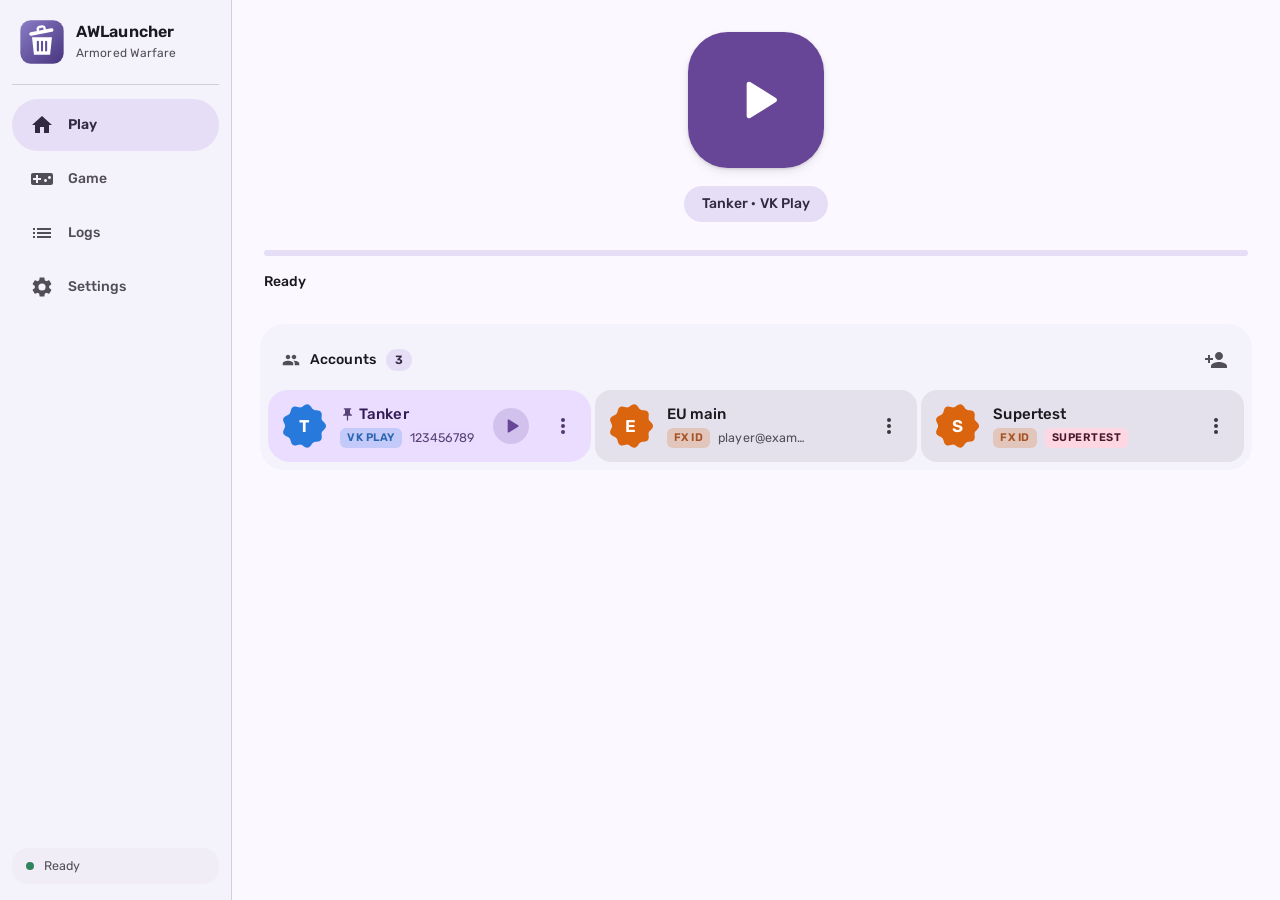
==== internal/gui/ui/index.html @ 6205997d "Make the launcher GUI-only with a portable core Drop the console launcher and its text menu. The lau" ====
<!doctype html>
<html lang="en">
<head>
<meta charset="utf-8">
<meta http-equiv="Content-Security-Policy" content="default-src 'none'; script-src 'self' 'unsafe-inline'; style-src 'self' 'unsafe-inline'; font-src 'self' data:; img-src 'self' data:">
<meta name="color-scheme" content="light dark">
<title>AWLauncher</title>
<link rel="stylesheet" href="app.css">
</head>
<body>
<div class="app">
  <aside class="drawer">
    <div class="brand">
      <svg class="brand-logo" viewBox="0 0 64 64" aria-hidden="true">
        <defs>
          <linearGradient id="brand-logo-gradient" x1="0" y1="0" x2="1" y2="1">
            <stop class="brand-logo-gradient-top" offset="0"/>
            <stop class="brand-logo-gradient-bottom" offset="1"/>
          </linearGradient>
        </defs>
        <rect class="brand-logo-tile" x="0.5" y="0.5" width="63" height="63" rx="15"/>
        <g class="brand-logo-bin">
          <path d="M17.5 25h29l-2.75 25.5h-23.5L17.5 25Z"/>
          <path class="brand-logo-slats" d="M26 31.5v12.75m6-12.75v12.75m6-12.75v12.75"/>
        </g>
        <g class="brand-logo-lid">
          <path class="brand-logo-handle" d="m26.4 16.5-.6-3a2.8 2.8 0 0 1 2.2-3.3l4.3-.9a2.8 2.8 0 0 1 3.3 2.2l.6 3"/>
          <path class="brand-logo-rim" d="m16 20.2 30-5.5"/>
        </g>
      </svg>
      <div>
        <div class="brand-name">AWLauncher</div>
        <div class="brand-sub">Armored Warfare</div>
      </div>
    </div>

    <nav class="nav">
      <button class="nav-item on" data-page="home"><svg class="icon"><use href="#i-home"/></svg><span>Play</span></button>
      <button class="nav-item" data-page="game"><svg class="icon"><use href="#i-game"/></svg><span>Game</span></button>
      <button class="nav-item" data-page="activity"><svg class="icon"><use href="#i-activity"/></svg><span>Logs</span><i class="nav-dot" id="activity-dot"></i></button>
      <button class="nav-item" data-page="settings"><svg class="icon"><use href="#i-settings"/></svg><span>Settings</span><i class="nav-dot" id="settings-dot"></i></button>
    </nav>

    <div class="drawer-foot" id="drawer-status">
      <span class="pulse"></span><span id="drawer-status-text">Ready</span>
    </div>
  </aside>

  <main class="content">
    <section class="page on" id="page-home">
      <div class="hero">
        <button class="play" id="play" title="Play" aria-label="Play">
          <svg class="icon play-icon"><use href="#i-play"/></svg>
          <svg class="play-spinner" viewBox="0 0 48 48" aria-hidden="true"><circle cx="24" cy="24" r="20"/></svg>
        </button>
        <div class="hero-row">
          <div class="hero-chip" id="hero-chip">Add an account to start</div>
          <button class="btn close-game state" id="close-game" hidden><svg class="icon sm"><use href="#i-close"/></svg>Close game</button>
        </div>
      </div>

      <div class="signin-card" id="signin-card" hidden>
        <div class="signin-icon"><svg class="icon"><use href="#i-globe"/></svg></div>
        <div class="signin-body">
          <div class="signin-title">Signing in to VK Play</div>
          <div class="signin-text" id="signin-text"></div>
        </div>
        <div class="signin-actions">
          <button class="btn text state" id="signin-open" title="Open the sign-in in the browser again">Open again</button>
          <button class="btn text state" id="signin-fresh" title="Sign in with another VK Play account in the browser">Another account</button>
          <button class="btn text state" id="signin-here" title="Sign in inside AWLauncher, when the browser does not return">Sign in here</button>
          <button class="btn tonal state" id="signin-cancel">Cancel</button>
        </div>
      </div>

      <div class="progress-block" id="progress-block">
        <svg class="wave" id="wave" preserveAspectRatio="none" aria-hidden="true">
          <path class="wave-active" id="wave-active"/>
          <path class="wave-track" id="wave-track"/>
          <circle class="wave-stop" id="wave-stop" r="2.5"/>
        </svg>
        <div class="progress-line">
          <span id="progress-title">Ready</span>
          <span class="progress-meta" id="progress-meta"></span>
          <span class="grow"></span>
          <button class="btn text state progress-pause" id="progress-pause" hidden><svg class="icon sm"><use href="#i-pause"/></svg><span>Pause</span></button>
        </div>
        <div class="tasks" id="tasks"></div>
      </div>

      <div class="card accounts-card">
        <div class="card-head">
          <svg class="icon sm"><use href="#i-group"/></svg>
          <span class="card-title">Accounts</span>
          <span class="count" id="account-count">0</span>
          <span class="grow"></span>
          <button class="icon-btn" id="add-inline" title="Add account"><svg class="icon"><use href="#i-person-add"/></svg></button>
        </div>
        <div class="tiles" id="tiles"></div>
        <div class="empty" id="empty">
          <div class="empty-art"><svg class="icon lg"><use href="#i-person-add"/></svg></div>
          <div class="empty-title">No accounts yet</div>
          <div class="empty-text">Add a VK Play or FX ID account. Each service keeps its own game folder.</div>
          <button class="btn tonal" id="add-empty"><svg class="icon sm"><use href="#i-add"/></svg>Add account</button>
        </div>
      </div>
    </section>

    <section class="page" id="page-activity">
      <header class="page-head">
        <h1>Logs</h1>
        <span class="grow"></span>
        <button class="btn text" id="log-copy"><svg class="icon sm"><use href="#i-copy"/></svg>Copy</button>
        <button class="btn text" id="log-clear"><svg class="icon sm"><use href="#i-clear"/></svg>Clear</button>
      </header>
      <div class="card log-card"><pre class="log" id="log"></pre></div>
    </section>

    <section class="page" id="page-game">
      <header class="page-head"><h1>Game</h1></header>

      <div class="section-label">Clients</div>
      <div class="card list" id="game-clients"></div>

      <div class="section-label">Game files</div>
      <div class="card list">
        <div class="list-item">
          <svg class="icon lead"><use href="#i-verify"/></svg>
          <div class="list-text">
            <div class="list-title">Allow mods</div>
            <div class="list-sub">Keep existing modified files when starting the game. Missing files are still downloaded; Check files restores originals. Game updates may replace mods.</div>
          </div>
          <div class="segmented" id="mods-mode" role="group" aria-label="Allow mods">
            <button data-mode="off">Off</button><button data-mode="on">On</button>
          </div>
        </div>
      </div>
    </section>

    <section class="page" id="page-settings">
      <header class="page-head"><h1>Settings</h1></header>

      <div class="section-label">Launcher</div>
      <div class="card list">
        <div class="list-item">
          <svg class="icon lead"><use href="#i-storage"/></svg>
          <div class="list-text">
            <div class="list-title">Launcher data</div>
            <div class="list-sub mono" id="data-folder">%LOCALAPPDATA%\AWLauncher</div>
          </div>
          <button class="btn text" id="data-open">Open</button>
        </div>
        <div class="list-item">
          <svg class="icon lead"><use href="#i-power"/></svg>
          <div class="list-text">
            <div class="list-title">Start with Windows</div>
            <div class="list-sub" id="autostart-sub">AWLauncher starts only when you open it.</div>
          </div>
          <div class="segmented" id="autostart-mode" role="group" aria-label="Start with Windows">
            <button data-mode="off">Off</button>
            <button data-mode="window">Window</button>
            <button data-mode="tray">Tray</button>
          </div>
        </div>
      </div>

      <div class="section-label">Appearance</div>
      <div class="card list">
        <div class="list-item">
          <svg class="icon lead"><use href="#i-contrast"/></svg>
          <div class="list-text"><div class="list-title">Theme</div></div>
          <div class="segmented" id="theme-mode">
            <button data-theme="system">System</button>
            <button data-theme="light">Light</button>
            <button data-theme="dark">Dark</button>
          </div>
        </div>
        <div class="list-item">
          <svg class="icon lead"><use href="#i-palette"/></svg>
          <div class="list-text">
            <div class="list-title">Color</div>
            <input type="range" class="hue-slider" id="hue-slider" min="0" max="359" step="1" aria-label="Hue">
          </div>
          <div class="swatches" id="swatches"></div>
        </div>
        <div class="list-item">
          <svg class="icon lead"><use href="#i-globe"/></svg>
          <div class="list-text"><div class="list-title">Language</div></div>
          <div class="segmented" id="lang-mode" role="group" aria-label="Language">
            <button data-lang="auto">Auto</button>
            <button data-lang="en">English</button>
            <button data-lang="ru">Русский</button>
          </div>
        </div>
      </div>

      <div class="section-label">About</div>
      <div class="card list">
        <div class="list-item">
          <svg class="icon lead"><use href="#i-info"/></svg>
          <div class="list-text">
            <div class="list-title">AWLauncher</div>
            <div class="list-sub">An independent Armored Warfare launcher with FX ID and VK Play sign-in, game installation, updates and launch.</div>
          </div>
        </div>
        <div class="list-item">
          <svg class="icon lead"><use href="#i-update"/></svg>
          <div class="list-text">
            <div class="list-title">Version <span id="app-version"></span></div>
            <div class="list-sub" id="update-status">Updates come from the releases on GitHub.</div>
          </div>
          <button class="btn text" id="update-page" hidden>Release page</button>
          <button class="btn tonal" id="update-check">Check for updates</button>
        </div>
      </div>
    </section>

  </main>
</div>

<div class="scrim" id="scrim"></div>
<div class="dialog" id="dialog" role="dialog" aria-modal="true" aria-labelledby="dialog-title">
  <div class="dialog-icon" id="dialog-icon"></div>
  <div class="dialog-op" id="dialog-op" hidden></div>
  <h2 class="dialog-title" id="dialog-title"></h2>
  <div class="dialog-body" id="dialog-body"></div>
  <div class="dialog-actions" id="dialog-actions"></div>
</div>

<div class="menu" id="menu" role="menu"></div>

<div class="toasts" id="toasts" aria-live="polite"></div>

<svg width="0" height="0" style="position:absolute">
  <symbol id="i-play" viewBox="0 0 24 24"><path d="M8 5.14v13.72a1 1 0 0 0 1.52.85l10.99-6.86a1 1 0 0 0 0-1.7L9.52 4.29A1 1 0 0 0 8 5.14z"/></symbol>
  <symbol id="i-home" viewBox="0 0 24 24"><path d="M10 20v-6h4v6h5v-8h3L12 3 2 12h3v8z"/></symbol>
  <symbol id="i-activity" viewBox="0 0 24 24"><path d="M3 13h2v-2H3v2zm0 4h2v-2H3v2zm0-8h2V7H3v2zm4 4h14v-2H7v2zm0 4h14v-2H7v2zM7 7v2h14V7H7z"/></symbol>
  <symbol id="i-settings" viewBox="0 0 24 24"><path d="M19.14 12.94c.04-.3.06-.61.06-.94 0-.32-.02-.64-.07-.94l2.03-1.58a.49.49 0 0 0 .12-.61l-1.92-3.32a.49.49 0 0 0-.59-.22l-2.39.96c-.5-.38-1.03-.7-1.62-.94l-.36-2.54a.48.48 0 0 0-.48-.41h-3.84c-.24 0-.43.17-.47.41l-.36 2.54c-.59.24-1.13.57-1.62.94l-2.39-.96a.49.49 0 0 0-.59.22L2.74 8.87c-.12.21-.08.47.12.61l2.03 1.58c-.05.3-.09.63-.09.94s.02.64.07.94l-2.03 1.58a.49.49 0 0 0-.12.61l1.92 3.32c.12.22.37.29.59.22l2.39-.96c.5.38 1.03.7 1.62.94l.36 2.54c.05.24.24.41.48.41h3.84c.24 0 .44-.17.47-.41l.36-2.54c.59-.24 1.13-.56 1.62-.94l2.39.96c.22.08.47 0 .59-.22l1.92-3.32a.49.49 0 0 0-.12-.61l-2.01-1.58zM12 15.6A3.6 3.6 0 1 1 12 8.4a3.6 3.6 0 0 1 0 7.2z"/></symbol>
  <symbol id="i-add" viewBox="0 0 24 24"><path d="M19 13h-6v6h-2v-6H5v-2h6V5h2v6h6v2z"/></symbol>
  <symbol id="i-person-add" viewBox="0 0 24 24"><path d="M15 12c2.21 0 4-1.79 4-4s-1.79-4-4-4-4 1.79-4 4 1.79 4 4 4zm-9-2V7H4v3H1v2h3v3h2v-3h3v-2H6zm9 4c-2.67 0-8 1.34-8 4v2h16v-2c0-2.66-5.33-4-8-4z"/></symbol>
  <symbol id="i-group" viewBox="0 0 24 24"><path d="M16 11c1.66 0 2.99-1.34 2.99-3S17.66 5 16 5c-1.66 0-3 1.34-3 3s1.34 3 3 3zm-8 0c1.66 0 2.99-1.34 2.99-3S9.66 5 8 5C6.34 5 5 6.34 5 8s1.34 3 3 3zm0 2c-2.33 0-7 1.17-7 3.5V19h14v-2.5c0-2.33-4.67-3.5-7-3.5zm8 0c-.29 0-.62.02-.97.05 1.16.84 1.97 1.97 1.97 3.45V19h6v-2.5c0-2.33-4.67-3.5-7-3.5z"/></symbol>
  <symbol id="i-more" viewBox="0 0 24 24"><path d="M12 8a2 2 0 1 0 0-4 2 2 0 0 0 0 4zm0 2a2 2 0 1 0 0 4 2 2 0 0 0 0-4zm0 6a2 2 0 1 0 0 4 2 2 0 0 0 0-4z"/></symbol>
  <symbol id="i-pin" viewBox="0 0 24 24"><path d="M16 9V4h1a1 1 0 0 0 0-2H7a1 1 0 0 0 0 2h1v5c0 1.66-1.34 3-3 3v2h5.97v7l1 1 1-1v-7H19v-2c-1.66 0-3-1.34-3-3z"/></symbol>
  <symbol id="i-branch" viewBox="0 0 24 24"><path d="M6 3a3 3 0 0 0-1 5.83v6.34A3 3 0 1 0 7 15.2V13c0-1.1.9-2 2-2h6a4 4 0 0 0 4-4v-.17A3 3 0 1 0 17 6.8V7a2 2 0 0 1-2 2H9c-.73 0-1.41.2-2 .54V8.83A3 3 0 0 0 6 3z"/></symbol>
  <symbol id="i-key" viewBox="0 0 24 24"><path d="M12.65 10A6 6 0 1 0 12.65 14H17v4h4v-4h2v-4H12.65zM7 14a2 2 0 1 1 0-4 2 2 0 0 1 0 4z"/></symbol>
  <symbol id="i-delete" viewBox="0 0 24 24"><path d="M6 19c0 1.1.9 2 2 2h8a2 2 0 0 0 2-2V7H6v12zM19 4h-3.5l-1-1h-5l-1 1H5v2h14V4z"/></symbol>
  <symbol id="i-copy" viewBox="0 0 24 24"><path d="M16 1H4a2 2 0 0 0-2 2v14h2V3h12V1zm3 4H8a2 2 0 0 0-2 2v14c0 1.1.9 2 2 2h11a2 2 0 0 0 2-2V7a2 2 0 0 0-2-2zm0 16H8V7h11v14z"/></symbol>
  <symbol id="i-clear" viewBox="0 0 24 24"><path d="M5 13h14v-2H5v2zm-2 4h14v-2H3v2zM7 7v2h14V7H7z"/></symbol>
  <symbol id="i-folder" viewBox="0 0 24 24"><path d="M10 4H4a2 2 0 0 0-2 2v12c0 1.1.9 2 2 2h16a2 2 0 0 0 2-2V8a2 2 0 0 0-2-2h-8l-2-2z"/></symbol>
  <symbol id="i-game" viewBox="0 0 24 24"><path d="M21 6H3c-1.1 0-2 .9-2 2v8c0 1.1.9 2 2 2h18c1.1 0 2-.9 2-2V8c0-1.1-.9-2-2-2zm-10 7H8v3H6v-3H3v-2h3V8h2v3h3v2zm4.5 2c-.83 0-1.5-.67-1.5-1.5s.67-1.5 1.5-1.5 1.5.67 1.5 1.5-.67 1.5-1.5 1.5zm4-3c-.83 0-1.5-.67-1.5-1.5S18.67 9 19.5 9s1.5.67 1.5 1.5-.67 1.5-1.5 1.5z"/></symbol>
  <symbol id="i-verify" viewBox="0 0 24 24"><path d="M12 1 3 5v6c0 5.55 3.84 10.74 9 12 5.16-1.26 9-6.45 9-12V5l-9-4zm-2 16-4-4 1.41-1.41L10 14.17l6.59-6.59L18 9l-8 8z"/></symbol>
  <symbol id="i-storage" viewBox="0 0 24 24"><path d="M2 20h20v-4H2v4zm2-3h2v2H4v-2zM2 4v4h20V4H2zm4 3H4V5h2v2zm-4 7h20v-4H2v4zm2-3h2v2H4v-2z"/></symbol>
  <symbol id="i-contrast" viewBox="0 0 24 24"><path d="M12 22a10 10 0 1 0 0-20 10 10 0 0 0 0 20zm1-17.93A8 8 0 0 1 13 19.93V4.07z"/></symbol>
  <symbol id="i-palette" viewBox="0 0 24 24"><path d="M12 3a9 9 0 0 0 0 18c.83 0 1.5-.67 1.5-1.5 0-.39-.15-.74-.39-1.01a1.5 1.5 0 0 1 1.14-2.49H16a5 5 0 0 0 5-5c0-4.42-4.03-8-9-8zm-5.5 9a1.5 1.5 0 1 1 0-3 1.5 1.5 0 0 1 0 3zm3-4a1.5 1.5 0 1 1 0-3 1.5 1.5 0 0 1 0 3zm5 0a1.5 1.5 0 1 1 0-3 1.5 1.5 0 0 1 0 3zm3 4a1.5 1.5 0 1 1 0-3 1.5 1.5 0 0 1 0 3z"/></symbol>
  <symbol id="i-info" viewBox="0 0 24 24"><path d="M12 2a10 10 0 1 0 0 20 10 10 0 0 0 0-20zm1 15h-2v-6h2v6zm0-8h-2V7h2v2z"/></symbol>
  <symbol id="i-error" viewBox="0 0 24 24"><path d="M12 2a10 10 0 1 0 0 20 10 10 0 0 0 0-20zm1 15h-2v-2h2v2zm0-4h-2V7h2v6z"/></symbol>
  <symbol id="i-help" viewBox="0 0 24 24"><path d="M12 2a10 10 0 1 0 0 20 10 10 0 0 0 0-20zm1 17h-2v-2h2v2zm2.07-7.75-.9.92C13.45 12.9 13 13.5 13 15h-2v-.5c0-1.1.45-2.1 1.17-2.83l1.24-1.26A2 2 0 1 0 10 9H8a4 4 0 1 1 8 0c0 .88-.36 1.68-.93 2.25z"/></symbol>
  <symbol id="i-edit" viewBox="0 0 24 24"><path d="M3 17.25V21h3.75L17.81 9.94l-3.75-3.75L3 17.25zM20.71 7.04a1 1 0 0 0 0-1.41l-2.34-2.34a1 1 0 0 0-1.41 0l-1.83 1.83 3.75 3.75 1.83-1.83z"/></symbol>
  <symbol id="i-check" viewBox="0 0 24 24"><path d="M9 16.17 4.83 12l-1.42 1.41L9 19 21 7l-1.41-1.41z"/></symbol>
  <symbol id="i-globe" viewBox="0 0 24 24"><path d="M12 2a10 10 0 1 0 0 20 10 10 0 0 0 0-20zm6.93 6h-2.95a15.65 15.65 0 0 0-1.38-3.56A8.03 8.03 0 0 1 18.93 8zM12 4.04c.83 1.2 1.48 2.53 1.91 3.96h-3.82c.43-1.43 1.08-2.76 1.91-3.96zM4.26 14a8.2 8.2 0 0 1 0-4h3.38a16.5 16.5 0 0 0 0 4H4.26zm.82 2h2.95c.32 1.25.78 2.45 1.38 3.56A7.99 7.99 0 0 1 5.08 16zm2.95-8H5.08a7.99 7.99 0 0 1 4.33-3.56A15.65 15.65 0 0 0 8.03 8zM12 19.96c-.83-1.2-1.48-2.53-1.91-3.96h3.82c-.43 1.43-1.08 2.76-1.91 3.96zM14.34 14H9.66a14.7 14.7 0 0 1 0-4h4.68a14.7 14.7 0 0 1 0 4zm.25 5.56c.6-1.11 1.06-2.31 1.38-3.56h2.95a8.03 8.03 0 0 1-4.33 3.56zM16.36 14a16.5 16.5 0 0 0 0-4h3.38a8.2 8.2 0 0 1 0 4h-3.38z"/></symbol>
  <symbol id="i-mail" viewBox="0 0 24 24"><path d="M20 4H4a2 2 0 0 0-2 2v12c0 1.1.9 2 2 2h16a2 2 0 0 0 2-2V6a2 2 0 0 0-2-2zm0 4-8 5-8-5V6l8 5 8-5v2z"/></symbol>
  <symbol id="i-close" viewBox="0 0 24 24"><path d="M19 6.41 17.59 5 12 10.59 6.41 5 5 6.41 10.59 12 5 17.59 6.41 19 12 13.41 17.59 19 19 17.59 13.41 12z"/></symbol>
  <symbol id="i-power" viewBox="0 0 24 24"><path d="M13 3h-2v10h2V3zm4.83 2.17-1.42 1.42A6.92 6.92 0 0 1 19 12c0 3.87-3.13 7-7 7a7 7 0 0 1-4.42-12.42L6.17 5.17A8.93 8.93 0 0 0 3 12a9 9 0 0 0 18 0c0-2.74-1.23-5.18-3.17-6.83z"/></symbol>
  <symbol id="i-pause" viewBox="0 0 24 24"><path d="M6 19h4V5H6v14zm8-14v14h4V5h-4z"/></symbol>
  <symbol id="i-update" viewBox="0 0 24 24"><path d="M21 10.12h-6.78l2.74-2.82c-2.73-2.7-7.15-2.8-9.88-.1a6.88 6.88 0 0 0 0 9.79 7.02 7.02 0 0 0 9.88 0C18.32 15.65 19 14.08 19 12.1h2c0 1.98-.88 4.55-2.64 6.29-3.51 3.48-9.21 3.48-12.72 0-3.5-3.47-3.53-9.11-.02-12.58a8.99 8.99 0 0 1 12.65 0L21 3v7.12zM12.5 8v4.25l3.5 2.08-.72 1.21L11 13V8h1.5z"/></symbol>
  <symbol id="i-chevron" viewBox="0 0 24 24"><path d="M10 6 8.59 7.41 13.17 12l-4.58 4.59L10 18l6-6z"/></symbol>
</svg>

<script src="i18n.js"></script>
<script src="app.js"></script>
</body>
</html>
---- internal/gui/ui/app.css ----
@font-face {
  font-family: "Rubik";
  src: url("fonts/Rubik-Variable.ttf") format("truetype");
  font-weight: 300 900;
  font-display: block;
}

:root {
  --h: 300;
  --h3: calc(var(--h) + 60);
  color-scheme: light;
  --primary: oklch(0.47 0.13 var(--h));
  --on-primary: #fff;
  --primary-container: oklch(0.92 0.055 var(--h));
  --on-primary-container: oklch(0.29 0.1 var(--h));
  --secondary-container: oklch(0.915 0.035 var(--h));
  --on-secondary-container: oklch(0.3 0.045 var(--h));
  --tertiary-container: oklch(0.92 0.05 var(--h3));
  --on-tertiary-container: oklch(0.3 0.08 var(--h3));
  --surface: oklch(0.985 0.008 var(--h));
  --surface-container-lowest: #fff;
  --surface-container-low: oklch(0.965 0.011 var(--h));
  --surface-container: oklch(0.95 0.013 var(--h));
  --surface-container-high: oklch(0.935 0.014 var(--h));
  --surface-container-highest: oklch(0.915 0.015 var(--h));
  --on-surface: oklch(0.22 0.012 var(--h));
  --on-surface-variant: oklch(0.43 0.02 var(--h));
  --outline: oklch(0.6 0.02 var(--h));
  --outline-variant: oklch(0.86 0.015 var(--h));
  --inverse-surface: oklch(0.3 0.012 var(--h));
  --inverse-on-surface: oklch(0.95 0.01 var(--h));
  --error: #ba1a1a;
  --on-error: #fff;
  --error-container: #ffdad6;
  --on-error-container: #410002;
  --good: oklch(0.55 0.1 160);
  --vk: oklch(0.58 0.17 256);
  --fx: oklch(0.64 0.17 48);
  --scrim: rgb(0 0 0 / 0.32);
  --shadow: 0 1px 3px rgb(0 0 0 / 0.14), 0 4px 10px rgb(0 0 0 / 0.08);
}

:root[data-theme="dark"],
:root:not([data-theme="light"]).system-dark {
  color-scheme: dark;
  --primary: oklch(0.82 0.095 var(--h));
  --on-primary: oklch(0.3 0.1 var(--h));
  --primary-container: oklch(0.39 0.11 var(--h));
  --on-primary-container: oklch(0.92 0.05 var(--h));
  --secondary-container: oklch(0.37 0.045 var(--h));
  --on-secondary-container: oklch(0.9 0.03 var(--h));
  --tertiary-container: oklch(0.39 0.08 var(--h3));
  --on-tertiary-container: oklch(0.92 0.05 var(--h3));
  --surface: oklch(0.175 0.01 var(--h));
  --surface-container-lowest: oklch(0.15 0.01 var(--h));
  --surface-container-low: oklch(0.2 0.012 var(--h));
  --surface-container: oklch(0.22 0.013 var(--h));
  --surface-container-high: oklch(0.255 0.014 var(--h));
  --surface-container-highest: oklch(0.29 0.015 var(--h));
  --on-surface: oklch(0.92 0.01 var(--h));
  --on-surface-variant: oklch(0.8 0.02 var(--h));
  --outline: oklch(0.62 0.02 var(--h));
  --outline-variant: oklch(0.38 0.02 var(--h));
  --inverse-surface: oklch(0.92 0.01 var(--h));
  --inverse-on-surface: oklch(0.3 0.012 var(--h));
  --error: #ffb4ab;
  --on-error: #690005;
  --error-container: #93000a;
  --on-error-container: #ffdad6;
  --good: oklch(0.78 0.1 160);
  --vk: oklch(0.72 0.13 256);
  --fx: oklch(0.78 0.13 55);
  --scrim: rgb(0 0 0 / 0.5);
  --shadow: 0 1px 3px rgb(0 0 0 / 0.4), 0 4px 12px rgb(0 0 0 / 0.3);
}

* { box-sizing: border-box; }
html, body { height: 100%; margin: 0; }
body {
  font: 400 14px/20px "Rubik", "Segoe UI Variable Text", "Segoe UI", system-ui, sans-serif;
  letter-spacing: 0.1px;
  background: var(--surface);
  color: var(--on-surface);
  overflow: hidden;
  user-select: none;
  -webkit-font-smoothing: antialiased;
}
button { font: inherit; color: inherit; border: 0; background: none; cursor: pointer; padding: 0; }
button:disabled { cursor: default; }
input { font: inherit; color: inherit; }
.grow { flex: 1; }
.mono { font-family: "Cascadia Mono", Consolas, monospace; font-size: 12.5px; }

.icon { width: 24px; height: 24px; fill: currentColor; flex: none; }
.icon.sm { width: 18px; height: 18px; }
.icon.lg { width: 36px; height: 36px; }

.state { position: relative; overflow: hidden; }
.state::after {
  content: ""; position: absolute; inset: 0; background: currentColor; opacity: 0;
  transition: opacity 0.15s; pointer-events: none; border-radius: inherit;
}
.state:hover::after { opacity: 0.08; }
.state:active::after { opacity: 0.12; }
.state:disabled::after { opacity: 0; }

.app { display: flex; height: 100%; }

.drawer {
  width: 232px; flex: none; display: flex; flex-direction: column; gap: 4px;
  padding: 16px 12px; background: var(--surface-container-low);
  border-right: 1px solid var(--outline-variant);
}
.brand { display: flex; align-items: center; gap: 12px; padding: 4px 8px; }
.brand-logo { width: 44px; height: 44px; flex: none; overflow: visible; }
.brand-logo-gradient-top { stop-color: oklch(0.63 0.11 calc(var(--h) - 8)); }
.brand-logo-gradient-bottom { stop-color: oklch(0.39 0.12 calc(var(--h) - 8)); }
.brand-logo-tile { fill: url(#brand-logo-gradient); }
.brand-logo-bin { fill: #fff; transform-origin: 32px 25px; animation: brand-hop 22s ease-in-out infinite; }
.brand-logo-slats { fill: none; stroke: oklch(0.48 0.12 calc(var(--h) - 8)); stroke-width: 3; stroke-linecap: round; }
.brand-logo-lid { fill: none; stroke: #fff; stroke-linecap: round; stroke-linejoin: round; transform-origin: 16px 20px; animation: brand-lid 22s ease-in-out infinite; }
.brand-logo-handle { stroke-width: 3.4; }
.brand-logo-rim { stroke-width: 5.2; }
:root[data-theme="dark"] .brand-logo-gradient-top,
:root:not([data-theme="light"]).system-dark .brand-logo-gradient-top { stop-color: oklch(0.55 0.13 calc(var(--h) - 8)); }
:root[data-theme="dark"] .brand-logo-gradient-bottom,
:root:not([data-theme="light"]).system-dark .brand-logo-gradient-bottom { stop-color: oklch(0.36 0.13 calc(var(--h) - 8)); }
@keyframes brand-lid {
  0%, 84%, 92%, 100% { transform: rotate(0); }
  86% { transform: rotate(-14deg); }
  88% { transform: rotate(-19deg); }
  90% { transform: rotate(2deg); }
}
@keyframes brand-hop {
  0%, 86%, 92%, 100% { transform: translateY(0); }
  88% { transform: translateY(-2px); }
  90% { transform: translateY(0.5px); }
}
.brand-name { font-weight: 600; font-size: 16px; line-height: 22px; }
.brand-sub { font-size: 12px; color: var(--on-surface-variant); }

.segmented { display: flex; background: var(--surface-container-highest); border-radius: 20px; padding: 3px; gap: 2px; }
.segmented button {
  flex: 1; height: 34px; border-radius: 17px; padding: 0 12px; font-size: 13px; font-weight: 500;
  color: var(--on-surface-variant); transition: background 0.2s, color 0.2s; white-space: nowrap;
}
.segmented button:hover { background: color-mix(in oklab, var(--on-surface) 6%, transparent); }
.segmented button.on { background: var(--primary); color: var(--on-primary); }

.nav { display: flex; flex-direction: column; gap: 2px; margin-top: 12px; padding-top: 14px; border-top: 1px solid var(--outline-variant); }
.nav-item {
  display: flex; align-items: center; gap: 14px; height: 52px; padding: 0 18px; border-radius: 26px;
  font-weight: 500; color: var(--on-surface-variant); position: relative; transition: background 0.2s;
}
.nav-item:hover { background: color-mix(in oklab, var(--on-surface) 7%, transparent); }
.nav-item.on { background: var(--secondary-container); color: var(--on-secondary-container); font-weight: 600; }
.nav-dot { position: absolute; left: 36px; top: 13px; width: 8px; height: 8px; border-radius: 50%; background: var(--error); display: none; }
.nav-dot.on { display: block; }

.drawer-foot {
  margin-top: auto; display: flex; align-items: center; gap: 10px; padding: 10px 14px;
  border-radius: 16px; background: var(--surface-container); color: var(--on-surface-variant); font-size: 12.5px; line-height: 16px;
}
.drawer-foot span:last-child { overflow: hidden; text-overflow: ellipsis; white-space: nowrap; }
.pulse { width: 8px; height: 8px; border-radius: 50%; background: var(--good); flex: none; }
.busy .pulse { background: var(--primary); animation: pulse 1.2s ease-in-out infinite; }
@keyframes pulse { 50% { transform: scale(1.6); opacity: 0.5; } }

.content { flex: 1; min-width: 0; position: relative; overflow: hidden; }
.page { position: absolute; inset: 0; overflow-y: auto; padding: 24px 28px 96px; display: none; }
.page.on { display: block; animation: enter 0.25s cubic-bezier(0.2, 0, 0, 1); }
@keyframes enter { from { opacity: 0; transform: translateY(8px); } }
.page::-webkit-scrollbar, .log::-webkit-scrollbar, .dialog-body::-webkit-scrollbar { width: 10px; }
.page::-webkit-scrollbar-thumb, .log::-webkit-scrollbar-thumb, .dialog-body::-webkit-scrollbar-thumb {
  background: color-mix(in oklab, var(--on-surface) 22%, transparent); border-radius: 5px; border: 3px solid transparent; background-clip: padding-box;
}
.page-head { display: flex; align-items: center; gap: 8px; margin: 4px 0 18px; }
.page-head h1 { margin: 0; font-size: 28px; line-height: 36px; font-weight: 500; }

.hero { display: flex; flex-direction: column; align-items: center; gap: 18px; padding: 8px 0 22px; }
.play {
  width: 136px; height: 136px; border-radius: 40px; display: grid; place-items: center; position: relative;
  background: var(--primary); color: var(--on-primary); box-shadow: var(--shadow);
  transition: border-radius 0.35s cubic-bezier(0.2, 0, 0, 1), transform 0.2s, background 0.3s;
}
.play:hover:not(:disabled) { border-radius: 52px; }
.play:active:not(:disabled) { transform: scale(0.96); }
.play:disabled { background: color-mix(in oklab, var(--on-surface) 12%, transparent); color: color-mix(in oklab, var(--on-surface) 38%, transparent); box-shadow: none; }
.play-icon { width: 56px; height: 56px; transition: opacity 0.2s, transform 0.2s; }
.play-spinner { position: absolute; width: 64px; height: 64px; opacity: 0; }
.play-spinner circle { fill: none; stroke: currentColor; stroke-width: 4.5; stroke-linecap: round; stroke-dasharray: 80 126; transform-origin: center; }
.play.working { background: var(--primary-container); color: var(--on-primary-container); border-radius: 68px; box-shadow: none; }
.play.working .play-icon { opacity: 0; transform: scale(0.6); }
.play.working .play-spinner { opacity: 1; }
.play.working .play-spinner circle { animation: spin 1.1s linear infinite; }
.paused .play.working .play-spinner circle { animation-play-state: paused; }
@keyframes spin { to { transform: rotate(360deg); } }
.hero-row { display: flex; align-items: center; justify-content: center; gap: 10px; max-width: 100%; padding: 0 16px; box-sizing: border-box; }
.close-game { background: var(--error-container); color: var(--on-error-container); height: 36px; padding: 0 16px 0 14px; }
.close-game[hidden] { display: none; }
.running .pulse { background: var(--fx); }
.hero-chip {
  min-width: 0; max-width: 100%; padding: 8px 18px; border-radius: 18px; background: var(--secondary-container); color: var(--on-secondary-container);
  font-weight: 500; font-size: 14px; text-align: center; overflow-wrap: anywhere;
}

.signin-card { display: flex; flex-wrap: wrap; align-items: center; gap: 10px 14px; margin: 0 0 20px; padding: 14px 14px 14px 16px; border-radius: 20px; background: var(--tertiary-container); color: var(--on-tertiary-container); }
.signin-card[hidden] { display: none; }
.signin-icon { width: 40px; height: 40px; border-radius: 12px; display: grid; place-items: center; background: color-mix(in oklab, var(--on-tertiary-container) 12%, transparent); flex: none; }
.signin-body { flex: 1; min-width: 240px; }
.signin-title { font-weight: 600; }
.signin-text { font-size: 13px; line-height: 18px; opacity: 0.85; margin-top: 2px; }
.signin-card .btn.text { color: inherit; padding: 0 12px; }
.signin-actions { display: flex; flex-wrap: wrap; gap: 4px; justify-content: flex-end; margin-left: auto; }

.progress-block { margin: 0 4px 22px; }
.wave { display: block; width: 100%; height: 18px; overflow: visible; }
.wave path { fill: none; stroke-width: 6; stroke-linecap: round; stroke-linejoin: round; }
.wave-active { stroke: var(--primary); }
.wave-track { stroke: var(--secondary-container); }
.wave-stop { fill: var(--primary); }
.progress-line { display: flex; gap: 12px; align-items: baseline; margin-top: 10px; font-weight: 500; }
.progress-meta { color: var(--on-surface-variant); font-weight: 400; font-variant-numeric: tabular-nums; }
.progress-line .grow { flex: 1; }
.progress-pause { height: 32px; padding: 0 12px; align-self: center; margin: -6px 0; }
.paused .busy .pulse, .paused.busy .pulse { animation: none; }
.tasks { display: grid; gap: 6px; margin-top: 10px; }
.task { display: grid; grid-template-columns: minmax(0, 1fr) 110px auto; gap: 12px; align-items: center; font-size: 12.5px; color: var(--on-surface-variant); }
.task-name { overflow: hidden; white-space: nowrap; text-overflow: ellipsis; }
.task-bar { height: 4px; border-radius: 2px; background: var(--secondary-container); overflow: hidden; }
.task-bar i { display: block; height: 100%; background: var(--primary); border-radius: 2px; transition: width 0.25s; }
.task-num { text-align: right; font-variant-numeric: tabular-nums; white-space: nowrap; min-width: 150px; }

.card { background: var(--surface-container-low); border-radius: 24px; }
.accounts-card { padding: 8px; }
.card-head { display: flex; align-items: center; gap: 10px; padding: 8px 8px 10px 14px; color: var(--on-surface-variant); }
.card-title { font-weight: 500; color: var(--on-surface); }
.count { min-width: 26px; height: 22px; padding: 0 8px; border-radius: 11px; background: var(--secondary-container); color: var(--on-secondary-container); font-size: 12px; font-weight: 600; display: grid; place-items: center; }
.icon-btn { width: 40px; height: 40px; border-radius: 20px; display: grid; place-items: center; color: var(--on-surface-variant); }
.icon-btn:hover { background: color-mix(in oklab, var(--on-surface) 8%, transparent); }

.tiles { display: grid; grid-template-columns: repeat(auto-fill, minmax(300px, 1fr)); gap: 4px; }
.tile {
  display: flex; align-items: center; gap: 14px; padding: 12px 8px 12px 14px; min-height: 72px; border-radius: 16px;
  background: var(--surface-container-highest); text-align: left; transition: background 0.2s, border-radius 0.3s;
}
.tiles .tile:first-child { border-top-left-radius: 20px; }
.tile:hover { background: color-mix(in oklab, var(--on-surface) 5%, var(--surface-container-highest)); }
.tile.on { background: var(--primary-container); color: var(--on-primary-container); border-radius: 22px; }
.avatar { width: 44px; height: 44px; flex: none; position: relative; }
.avatar svg { width: 100%; height: 100%; display: block; }
.avatar-letter { position: absolute; inset: 0; display: grid; place-items: center; font-weight: 600; font-size: 17px; color: #fff; }
.tile-text { flex: 1; min-width: 0; }
.tile-name { font-size: 15px; font-weight: 500; line-height: 21px; white-space: nowrap; overflow: hidden; text-overflow: ellipsis; display: flex; align-items: center; gap: 4px; }
.tile-name .icon { width: 15px; height: 15px; opacity: 0.8; }
.tile-meta { display: flex; align-items: center; gap: 8px; margin-top: 3px; min-width: 0; }
.tag { flex: none; padding: 1px 7px; border-radius: 6px; font-size: 11px; font-weight: 600; letter-spacing: 0.5px; text-transform: uppercase; line-height: 18px; }
.tag.vkplay { background: color-mix(in oklab, var(--vk) 20%, transparent); color: color-mix(in oklab, var(--vk) 80%, var(--on-surface)); }
.tag.fxid { background: color-mix(in oklab, var(--fx) 22%, transparent); color: color-mix(in oklab, var(--fx) 75%, var(--on-surface)); }
.tag.branch { background: var(--tertiary-container); color: var(--on-tertiary-container); }
.tile-op { display: flex; align-items: center; gap: 6px; font-size: 12.5px; color: var(--primary); white-space: nowrap; overflow: hidden; }
.tile-op .pulse { width: 6px; height: 6px; background: var(--primary); animation: pulse 1.2s ease-in-out infinite; }
.tile.on .tile-op { color: inherit; }
.tile.on .tile-op .pulse { background: currentColor; }
.login { font-size: 12.5px; color: var(--on-surface-variant); white-space: nowrap; overflow: hidden; text-overflow: ellipsis; }
.tile.on .login { color: inherit; opacity: 0.8; }
.tile-play { width: 36px; height: 36px; border-radius: 18px; display: grid; place-items: center; background: color-mix(in oklab, var(--primary) 18%, transparent); color: var(--primary); opacity: 0; transform: scale(0.7); transition: opacity 0.2s, transform 0.2s, background 0.2s, color 0.2s; }
.tile.on .tile-play, .tile:hover .tile-play, .tile-play:focus-visible { opacity: 1; transform: none; }
.tile-play:hover:not(:disabled) { background: var(--primary); color: var(--on-primary); }
.tile-play:disabled { opacity: 0 !important; pointer-events: none; }
.tile-play .icon { width: 20px; height: 20px; }
.tile .icon-btn { color: inherit; opacity: 0.85; }

.empty { display: none; flex-direction: column; align-items: center; text-align: center; gap: 8px; padding: 26px 24px 30px; }
.empty.on { display: flex; }
.empty-art { width: 76px; height: 76px; border-radius: 26px; display: grid; place-items: center; background: var(--tertiary-container); color: var(--on-tertiary-container); margin-bottom: 6px; }
.empty-title { font-size: 18px; font-weight: 500; }
.empty-text { color: var(--on-surface-variant); max-width: 420px; margin-bottom: 8px; }

.btn { height: 40px; padding: 0 20px; border-radius: 20px; display: inline-flex; align-items: center; justify-content: center; gap: 8px; font-weight: 500; white-space: nowrap; flex: none; transition: background 0.2s, box-shadow 0.2s; }
.btn[hidden] { display: none; }
.btn .icon { margin-left: -4px; }
.btn.filled { background: var(--primary); color: var(--on-primary); }
.btn.filled:hover { box-shadow: 0 1px 3px rgb(0 0 0 / 0.2); }
.btn.tonal { background: var(--secondary-container); color: var(--on-secondary-container); }
.btn.text { color: var(--primary); padding: 0 14px; }
.btn.danger { background: var(--error); color: var(--on-error); }
.btn.outlined { border: 1px solid var(--outline); color: var(--primary); }
.btn:disabled { background: color-mix(in oklab, var(--on-surface) 12%, transparent); color: color-mix(in oklab, var(--on-surface) 38%, transparent); box-shadow: none; }
.btn.text:disabled { background: none; }

.log-card { padding: 4px; }
.log {
  margin: 0; padding: 16px 18px; height: calc(100vh - 170px); min-height: 200px; overflow: auto; border-radius: 20px;
  font: 12.5px/19px "Cascadia Mono", Consolas, monospace; white-space: pre-wrap; word-break: break-word; user-select: text;
  background: var(--surface-container-lowest); color: var(--on-surface);
}
.log a { color: var(--primary); }
.log .err { color: var(--error); }
.log .head { color: var(--primary); font-weight: 600; }

.section-label { font-size: 14px; font-weight: 600; color: var(--primary); margin: 22px 16px 8px; }
.section-label:first-of-type { margin-top: 0; }
.list { padding: 4px 0; }
.list-item { display: flex; align-items: center; gap: 16px; padding: 12px 16px 12px 20px; min-height: 64px; }
.list-item[hidden] { display: none; }
.list-item + .list-item { border-top: 1px solid var(--outline-variant); }
.lead { color: var(--on-surface-variant); }
.list-text { flex: 1; min-width: 0; }
.list-title { font-size: 15px; font-weight: 500; }
.list-sub { color: var(--on-surface-variant); margin-top: 2px; overflow-wrap: anywhere; user-select: text; }
.list .segmented { width: 300px; flex: none; }
.swatches { display: flex; gap: 10px; }
.swatch { width: 36px; height: 36px; border-radius: 50%; display: grid; place-items: center; background: oklch(0.6 0.14 var(--sh)); color: #fff; box-shadow: inset 0 0 0 2px transparent; transition: transform 0.2s; }
.swatch:hover { transform: scale(1.08); }
.swatch .icon { width: 20px; height: 20px; opacity: 0; }
.swatch.on { box-shadow: 0 0 0 3px var(--surface-container-low), 0 0 0 5px oklch(0.6 0.14 var(--sh)); }
.swatch.on .icon { opacity: 1; }
.hue-slider { -webkit-appearance: none; appearance: none; display: block; width: 100%; max-width: 360px; height: 14px; margin: 10px 0 2px; border-radius: 7px; background: var(--hue-track); cursor: pointer; outline: none; }
.hue-slider::-webkit-slider-thumb { -webkit-appearance: none; appearance: none; width: 22px; height: 22px; border-radius: 50%; background: oklch(0.6 0.14 var(--h)); border: 3px solid #fff; box-shadow: 0 1px 4px rgb(0 0 0 / 0.4); }
.hue-slider:focus-visible::-webkit-slider-thumb { box-shadow: 0 0 0 3px var(--primary); }

.scrim { position: fixed; inset: 0; background: var(--scrim); opacity: 0; pointer-events: none; transition: opacity 0.2s; z-index: 10; }
.scrim.on { opacity: 1; pointer-events: auto; }
.dialog {
  position: fixed; left: 50%; top: 50%; width: min(560px, calc(100vw - 48px)); max-height: calc(100vh - 48px);
  display: flex; flex-direction: column; padding: 24px; border-radius: 28px; z-index: 11;
  background: var(--surface-container-high); color: var(--on-surface); box-shadow: 0 8px 28px rgb(0 0 0 / 0.25);
  transform: translate(-50%, -48%) scale(0.96); opacity: 0; pointer-events: none; transition: opacity 0.18s, transform 0.25s cubic-bezier(0.2, 0, 0, 1);
}
.dialog.on { opacity: 1; transform: translate(-50%, -50%); pointer-events: auto; }
.dialog-icon { display: none; justify-content: center; color: var(--primary); margin-bottom: 14px; }
.dialog-icon.on { display: flex; }
.dialog-icon.error { color: var(--error); }
.dialog-title { margin: 0 0 14px; font-size: 22px; line-height: 30px; font-weight: 500; overflow-wrap: anywhere; }
.dialog-icon.on + .dialog-title, .dialog-icon.on ~ .dialog-op, .dialog-icon.on ~ .dialog-op + .dialog-title { text-align: center; }
.dialog-op { margin: 0 0 4px; font-size: 12px; line-height: 16px; font-weight: 600; letter-spacing: 0.5px; text-transform: uppercase; color: var(--primary); overflow-wrap: anywhere; }
.dialog-body { overflow-y: auto; color: var(--on-surface-variant); display: flex; flex-direction: column; gap: 14px; min-height: 0; margin: 0 -6px; padding: 0 6px; }
.dialog-body p { margin: 0; overflow-wrap: anywhere; user-select: text; }
.dialog-actions { display: flex; justify-content: flex-end; gap: 8px; margin-top: 22px; }
.context {
  margin: 0; padding: 12px 14px; border-radius: 14px; background: var(--surface-container-highest); color: var(--on-surface);
  font: 12px/18px "Cascadia Mono", Consolas, monospace; white-space: pre-wrap; word-break: break-word; max-height: 180px; overflow: auto; user-select: text;
}

.field { position: relative; display: flex; align-items: center; background: var(--surface-container-highest); border-radius: 6px 6px 0 0; border-bottom: 1px solid var(--on-surface-variant); transition: border-color 0.15s; }
.field:focus-within { border-bottom: 2px solid var(--primary); }
.field input { flex: 1; min-width: 0; height: 56px; padding: 22px 16px 6px; border: 0; outline: 0; background: none; font-size: 16px; user-select: text; }
.field label { position: absolute; left: 16px; top: 8px; font-size: 12px; color: var(--on-surface-variant); pointer-events: none; }
.field:focus-within label { color: var(--primary); }
.otp { display: flex; justify-content: center; gap: 10px; margin: 6px 0 2px; }
.otp input {
  width: 48px; height: 58px; padding: 0; border: 2px solid var(--outline-variant); border-radius: 14px; outline: 0;
  background: var(--surface-container-highest); text-align: center; font-size: 26px; font-weight: 600; font-variant-numeric: tabular-nums;
  caret-color: var(--primary); user-select: text; transition: border-color 0.15s, background 0.15s;
}
.otp input:focus { border-color: var(--primary); background: var(--surface-container-lowest); }
.field .icon-btn { margin-right: 6px; }
.hint { font-size: 12px; margin: -8px 16px 0; }

.options { display: grid; gap: 4px; }
.option { display: flex; align-items: center; gap: 12px; padding: 10px 14px; border-radius: 14px; background: var(--surface-container-highest); color: var(--on-surface); text-align: left; }
.option .num { width: 28px; height: 28px; border-radius: 14px; display: grid; place-items: center; background: var(--secondary-container); color: var(--on-secondary-container); font-weight: 600; font-size: 13px; flex: none; }
.option .grow { overflow-wrap: anywhere; }
.option.on { background: var(--primary-container); color: var(--on-primary-container); }
.option.on .num { background: var(--primary); color: var(--on-primary); }
.option small { font-size: 11px; font-weight: 600; text-transform: uppercase; letter-spacing: 0.5px; color: var(--primary); }
.option small.detail { display: block; margin-top: 2px; font-size: 12px; font-weight: 400; text-transform: none; letter-spacing: normal; color: var(--on-surface-variant); }
.option.on small.detail { color: inherit; opacity: .8; }

.choices { display: grid; grid-template-columns: 1fr 1fr; gap: 10px; }
.choice { display: flex; align-items: center; justify-content: center; min-height: 72px; padding: 18px; border-radius: 20px; background: var(--surface-container-highest); color: var(--on-surface); }
.choice-title { font-size: 16px; font-weight: 500; }

.menu {
  position: fixed; z-index: 12; min-width: 210px; padding: 8px 0; border-radius: 12px; background: var(--surface-container);
  box-shadow: 0 4px 16px rgb(0 0 0 / 0.2); opacity: 0; transform: scale(0.95); transform-origin: top right; pointer-events: none; transition: opacity 0.12s, transform 0.15s;
}
.menu.on { opacity: 1; transform: none; pointer-events: auto; }
.menu button { display: flex; align-items: center; gap: 12px; width: 100%; height: 44px; padding: 0 16px; text-align: left; }
.menu button:hover { background: color-mix(in oklab, var(--on-surface) 8%, transparent); }
.menu button .icon { width: 20px; height: 20px; color: var(--on-surface-variant); }
.menu button.danger, .menu button.danger .icon { color: var(--error); }
.menu hr { border: 0; border-top: 1px solid var(--outline-variant); margin: 6px 0; }

.toasts {
  position: fixed; right: 24px; bottom: 24px; z-index: 13; display: flex; flex-direction: column; align-items: flex-end; gap: 8px;
  width: min(380px, calc(100vw - 280px)); pointer-events: none;
}
.toast {
  display: flex; align-items: flex-start; gap: 12px; width: 100%; padding: 12px 8px 12px 14px; border-radius: 14px;
  background: var(--surface-container-highest); color: var(--on-surface); box-shadow: 0 4px 16px rgb(0 0 0 / 0.28);
  pointer-events: auto; opacity: 0; transform: translateY(12px); transition: opacity 0.2s, transform 0.25s cubic-bezier(0.2, 0, 0, 1);
}
.toast.on { opacity: 1; transform: none; }
.toast > .icon { flex: none; margin-top: 1px; color: var(--primary); }
.toast.error > .icon { color: var(--error); }
.toast-text { flex: 1; min-width: 0; padding-top: 2px; line-height: 20px; overflow-wrap: anywhere; }
.toast-title { font-weight: 600; }
.toast .btn.text { height: 28px; padding: 0 10px; margin-left: -4px; }
.toast-close { flex: none; width: 28px; height: 28px; border-radius: 50%; display: grid; place-items: center; color: var(--on-surface-variant); }
.toast-close:hover { background: color-mix(in oklab, var(--on-surface) 8%, transparent); }

@media (max-width: 900px) {
  .drawer { width: 200px; }
  .task { grid-template-columns: minmax(0, 1fr) 70px auto; }
}

@media (prefers-reduced-motion: reduce) {
  *, *::before, *::after { animation-duration: 0.01ms !important; transition-duration: 0.01ms !important; }
  .brand-logo-bin, .brand-logo-lid { animation: none !important; }
}

.folder-row { display: flex; gap: 10px; align-items: center; }
.folder-row .field { flex: 1; min-width: 0; }
.folder-row .btn { height: 56px; border-radius: 16px; }
.folder-status { display: flex; flex-direction: column; gap: 10px; min-height: 64px; }
.folder-note { display: flex; gap: 10px; align-items: flex-start; color: var(--on-surface-variant); }
.folder-note .icon { margin-top: 1px; }
.folder-note.good { color: var(--good); }
.folder-note.warn .icon { color: var(--fx); }
.folder-note.bad { color: var(--error); }
.disk { display: flex; align-items: center; gap: 10px; padding: 12px 14px; border-radius: 14px; background: var(--surface-container-highest); color: var(--on-surface); font-size: 13px; font-variant-numeric: tabular-nums; }
.disk .icon { color: var(--on-surface-variant); }
.disk-drive { font-weight: 600; }
.disk-free { margin-left: auto; text-align: right; }
.disk.low { background: var(--error-container); color: var(--on-error-container); }
.disk.low .icon { color: inherit; }
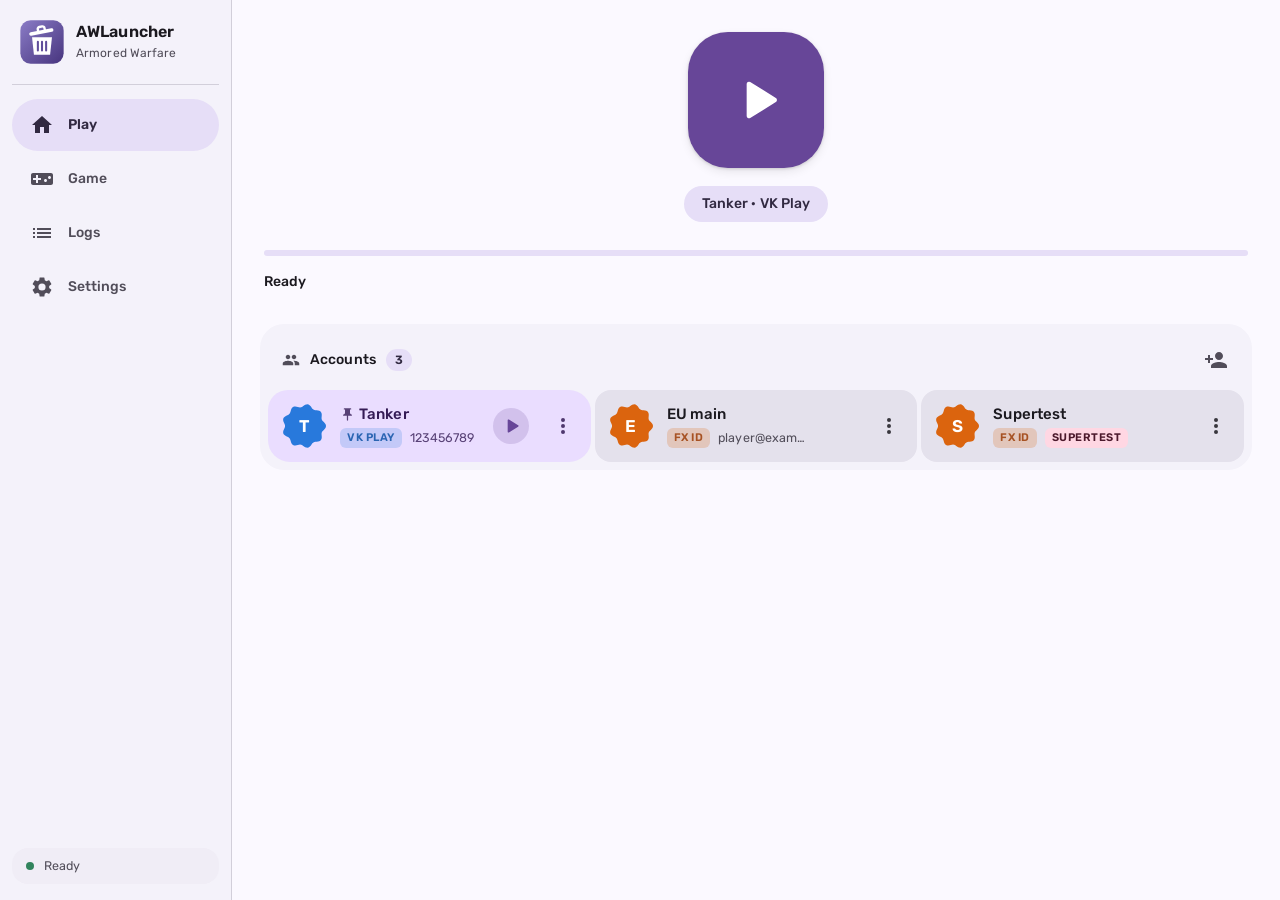
==== commit 550f9710: "Give the Play button Material 3 Expressive motion Transitions use a spring curve, pressing squashes " ====
--- a/internal/gui/ui/index.html
+++ b/internal/gui/ui/index.html
@@ -51,7 +51,7 @@
       <div class="hero">
         <button class="play" id="play" title="Play" aria-label="Play">
           <svg class="icon play-icon"><use href="#i-play"/></svg>
-          <svg class="play-spinner" viewBox="0 0 48 48" aria-hidden="true"><circle cx="24" cy="24" r="20"/></svg>
+          <svg class="play-spinner" viewBox="0 0 48 48" aria-hidden="true"><g><path class="play-shape" id="play-shape"/></g></svg>
         </button>
         <div class="hero-row">
           <div class="hero-chip" id="hero-chip">Add an account to start</div>
--- a/internal/gui/ui/app.css
+++ b/internal/gui/ui/app.css
@@ -6,6 +6,7 @@
 }
 
 :root {
+  --spring: linear(0, 0.0682 3.6%, 0.2229 7.1%, 0.4073 10.7%, 0.5854 14.3%, 0.7378 17.9%, 0.8567 21.4%, 0.9417 25%, 0.9971 28.6%, 1.0288 32.1%, 1.0431 35.7%, 1.0458 39.3%, 1.0417 42.9%, 1.0341 46.4%, 1.0256 50%, 1.0176 53.6%, 1.0109 57.1%, 1.0057 60.7%, 1.0021 64.3%, 0.9998 67.9%, 0.9985 71.4%, 0.998 75%, 0.9979 78.6%, 0.9981 82.1%, 0.9985 85.7%, 0.9989 89.3%, 0.9993 92.9%, 0.9996 96.4%, 1);
   --h: 300;
   --h3: calc(var(--h) + 60);
   color-scheme: light;
@@ -112,6 +113,10 @@
   border-right: 1px solid var(--outline-variant);
 }
 .brand { display: flex; align-items: center; gap: 12px; padding: 4px 8px; }
+.brand { user-select: none; cursor: default; position: relative; z-index: 5; }
+.brand.falling { animation: brand-fall 0.9s cubic-bezier(0.5, 0, 0.9, 0.4) forwards; }
+.brand.fallen { visibility: hidden; }
+.brand.returning { animation: brand-return 2s linear both; }
 .brand-logo { width: 44px; height: 44px; flex: none; overflow: visible; }
 .brand-logo-gradient-top { stop-color: oklch(0.63 0.11 calc(var(--h) - 8)); }
 .brand-logo-gradient-bottom { stop-color: oklch(0.39 0.12 calc(var(--h) - 8)); }
@@ -131,6 +136,15 @@
   88% { transform: rotate(-19deg); }
   90% { transform: rotate(2deg); }
 }
+@keyframes brand-fall {
+  0% { transform: none; }
+  18% { transform: translateY(-8px) rotate(-6deg); }
+  100% { transform: translateY(110vh) rotate(40deg); }
+}
+@keyframes brand-return {
+  from { opacity: 0; }
+  to { opacity: 1; }
+}
 @keyframes brand-hop {
   0%, 86%, 92%, 100% { transform: translateY(0); }
   88% { transform: translateY(-2px); }
@@ -161,6 +175,7 @@
   margin-top: auto; display: flex; align-items: center; gap: 10px; padding: 10px 14px;
   border-radius: 16px; background: var(--surface-container); color: var(--on-surface-variant); font-size: 12.5px; line-height: 16px;
 }
+.drawer-foot { cursor: default; user-select: none; }
 .drawer-foot span:last-child { overflow: hidden; text-overflow: ellipsis; white-space: nowrap; }
 .pulse { width: 8px; height: 8px; border-radius: 50%; background: var(--good); flex: none; }
 .busy .pulse { background: var(--primary); animation: pulse 1.2s ease-in-out infinite; }
@@ -179,21 +194,30 @@
 
 .hero { display: flex; flex-direction: column; align-items: center; gap: 18px; padding: 8px 0 22px; }
 .play {
-  width: 136px; height: 136px; border-radius: 40px; display: grid; place-items: center; position: relative;
+  width: 136px; height: 136px; border-radius: 40px; display: grid; place-items: center; position: relative; overflow: hidden;
   background: var(--primary); color: var(--on-primary); box-shadow: var(--shadow);
-  transition: border-radius 0.35s cubic-bezier(0.2, 0, 0, 1), transform 0.2s, background 0.3s;
-}
+  transition: border-radius 0.5s var(--spring), transform 0.45s var(--spring), background 0.3s, color 0.3s, box-shadow 0.3s;
+}
+.play::after { content: ""; position: absolute; inset: 0; background: currentColor; opacity: 0; transition: opacity 0.15s; pointer-events: none; }
 .play:hover:not(:disabled) { border-radius: 52px; }
-.play:active:not(:disabled) { transform: scale(0.96); }
+.play:hover:not(:disabled)::after { opacity: 0.08; }
+.play:active:not(:disabled) {
+  transform: scale(0.94); border-radius: 30px;
+  transition-duration: 0.12s, 0.12s, 0.3s, 0.3s, 0.3s; transition-timing-function: cubic-bezier(0.2, 0, 0, 1);
+}
+.play:active:not(:disabled)::after { opacity: 0.12; }
+.play:focus-visible { outline: 3px solid var(--primary); outline-offset: 4px; }
 .play:disabled { background: color-mix(in oklab, var(--on-surface) 12%, transparent); color: color-mix(in oklab, var(--on-surface) 38%, transparent); box-shadow: none; }
-.play-icon { width: 56px; height: 56px; transition: opacity 0.2s, transform 0.2s; }
-.play-spinner { position: absolute; width: 64px; height: 64px; opacity: 0; }
-.play-spinner circle { fill: none; stroke: currentColor; stroke-width: 4.5; stroke-linecap: round; stroke-dasharray: 80 126; transform-origin: center; }
+.play-icon { width: 56px; height: 56px; transition: opacity 0.2s, transform 0.45s var(--spring); }
+.play-spinner { position: absolute; width: 72px; height: 72px; opacity: 0; transform: scale(0.5); transition: opacity 0.2s, transform 0.5s var(--spring); }
+.play-spinner g { transform-origin: 24px 24px; }
+.play-shape { fill: currentColor; }
 .play.working { background: var(--primary-container); color: var(--on-primary-container); border-radius: 68px; box-shadow: none; }
-.play.working .play-icon { opacity: 0; transform: scale(0.6); }
-.play.working .play-spinner { opacity: 1; }
-.play.working .play-spinner circle { animation: spin 1.1s linear infinite; }
-.paused .play.working .play-spinner circle { animation-play-state: paused; }
+.play.working .play-icon { opacity: 0; transform: scale(0.5); }
+.play.working .play-spinner { opacity: 1; transform: none; }
+.play.working .play-spinner g { animation: spin 3s linear infinite; }
+.play.working .play-shape { animation: play-morph 5.6s infinite; }
+.paused .play.working .play-spinner g, .paused .play.working .play-shape { animation-play-state: paused; }
 @keyframes spin { to { transform: rotate(360deg); } }
 .hero-row { display: flex; align-items: center; justify-content: center; gap: 10px; max-width: 100%; padding: 0 16px; box-sizing: border-box; }
 .close-game { background: var(--error-container); color: var(--on-error-container); height: 36px; padding: 0 16px 0 14px; }
@@ -309,7 +333,9 @@
 .list-text { flex: 1; min-width: 0; }
 .list-title { font-size: 15px; font-weight: 500; }
 .list-sub { color: var(--on-surface-variant); margin-top: 2px; overflow-wrap: anywhere; user-select: text; }
-.list .segmented { width: 300px; flex: none; }
+.list-item:has(> .segmented) { flex-wrap: wrap; row-gap: 12px; }
+.list-item:has(> .segmented) .list-text { flex: 1 1 240px; }
+.list .segmented { flex: 1 0 260px; max-width: 300px; margin-left: auto; }
 .swatches { display: flex; gap: 10px; }
 .swatch { width: 36px; height: 36px; border-radius: 50%; display: grid; place-items: center; background: oklch(0.6 0.14 var(--sh)); color: #fff; box-shadow: inset 0 0 0 2px transparent; transition: transform 0.2s; }
 .swatch:hover { transform: scale(1.08); }
@@ -337,6 +363,7 @@
 .dialog-op { margin: 0 0 4px; font-size: 12px; line-height: 16px; font-weight: 600; letter-spacing: 0.5px; text-transform: uppercase; color: var(--primary); overflow-wrap: anywhere; }
 .dialog-body { overflow-y: auto; color: var(--on-surface-variant); display: flex; flex-direction: column; gap: 14px; min-height: 0; margin: 0 -6px; padding: 0 6px; }
 .dialog-body p { margin: 0; overflow-wrap: anywhere; user-select: text; }
+.pong { display: block; width: 100%; height: auto; border-radius: 16px; background: var(--surface-container-highest); cursor: none; touch-action: none; }
 .dialog-actions { display: flex; justify-content: flex-end; gap: 8px; margin-top: 22px; }
 .context {
   margin: 0; padding: 12px 14px; border-radius: 14px; background: var(--surface-container-highest); color: var(--on-surface);
@@ -409,6 +436,7 @@
 @media (prefers-reduced-motion: reduce) {
   *, *::before, *::after { animation-duration: 0.01ms !important; transition-duration: 0.01ms !important; }
   .brand-logo-bin, .brand-logo-lid { animation: none !important; }
+  .play.working .play-spinner g, .play.working .play-shape { animation: none !important; }
 }
 
 .folder-row { display: flex; gap: 10px; align-items: center; }
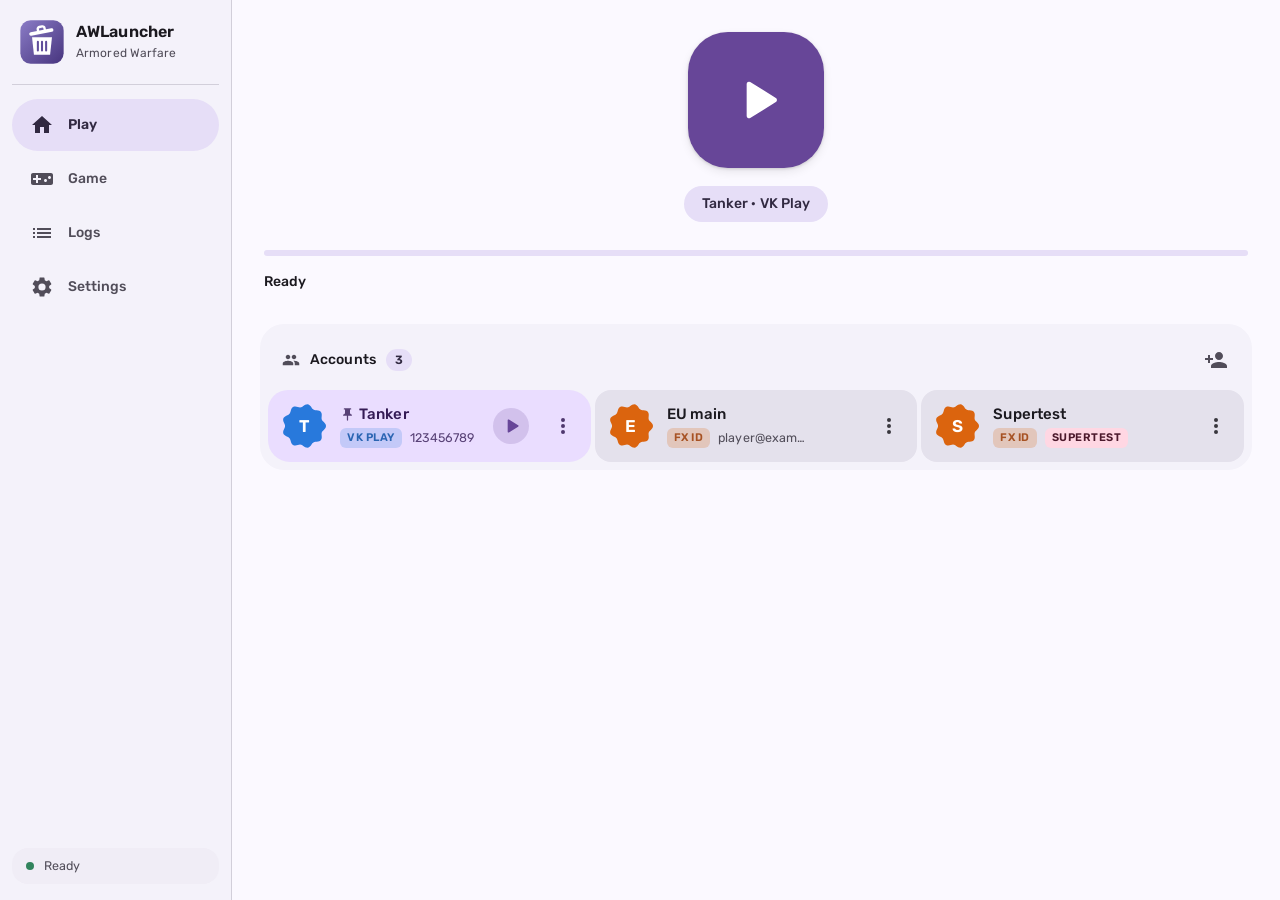
==== commit 1c2f988b: "Bring the whole UI to Material 3 Expressive and split its code Motion runs on shared tokens: a sprin" ====
--- a/internal/gui/ui/index.html
+++ b/internal/gui/ui/index.html
@@ -5,7 +5,11 @@
 <meta http-equiv="Content-Security-Policy" content="default-src 'none'; script-src 'self' 'unsafe-inline'; style-src 'self' 'unsafe-inline'; font-src 'self' data:; img-src 'self' data:">
 <meta name="color-scheme" content="light dark">
 <title>AWLauncher</title>
-<link rel="stylesheet" href="app.css">
+<link rel="stylesheet" href="css/tokens.css">
+<link rel="stylesheet" href="css/base.css">
+<link rel="stylesheet" href="css/components.css">
+<link rel="stylesheet" href="css/layout.css">
+<link rel="stylesheet" href="css/extras.css">
 </head>
 <body>
 <div class="app">
@@ -266,7 +270,18 @@
   <symbol id="i-chevron" viewBox="0 0 24 24"><path d="M10 6 8.59 7.41 13.17 12l-4.58 4.59L10 18l6-6z"/></symbol>
 </svg>
 
-<script src="i18n.js"></script>
-<script src="app.js"></script>
+<script src="js/i18n.js"></script>
+<script src="js/core.js"></script>
+<script src="js/theme.js"></script>
+<script src="js/overlays.js"></script>
+<script src="js/home.js"></script>
+<script src="js/game.js"></script>
+<script src="js/settings.js"></script>
+<script src="js/prompts.js"></script>
+<script src="js/activity.js"></script>
+<script src="js/motion.js"></script>
+<script src="js/extras.js"></script>
+<script src="dev/demo.js" data-demo></script>
+<script src="js/main.js"></script>
 </body>
 </html>
--- a/internal/gui/ui/css/tokens.css
+++ b/internal/gui/ui/css/tokens.css
@@ -0,0 +1,102 @@
+@font-face {
+  font-family: "Rubik";
+  src: url("../fonts/Rubik-Variable.ttf") format("truetype");
+  font-weight: 300 900;
+  font-display: block;
+}
+
+:root {
+  --spring: linear(0, 0.0682 3.6%, 0.2229 7.1%, 0.4073 10.7%, 0.5854 14.3%, 0.7378 17.9%, 0.8567 21.4%, 0.9417 25%, 0.9971 28.6%, 1.0288 32.1%, 1.0431 35.7%, 1.0458 39.3%, 1.0417 42.9%, 1.0341 46.4%, 1.0256 50%, 1.0176 53.6%, 1.0109 57.1%, 1.0057 60.7%, 1.0021 64.3%, 0.9998 67.9%, 0.9985 71.4%, 0.998 75%, 0.9979 78.6%, 0.9981 82.1%, 0.9985 85.7%, 0.9989 89.3%, 0.9993 92.9%, 0.9996 96.4%, 1);
+  --effects: cubic-bezier(0.2, 0, 0, 1);
+  --effects-time: 0.2s;
+  --motion-fast: 0.35s;
+  --motion: 0.5s;
+  --motion-slow: 0.7s;
+  --shape-xs: 4px;
+  --shape-sm: 8px;
+  --shape-md: 12px;
+  --shape-lg: 16px;
+  --shape-lg-plus: 20px;
+  --shape-xl: 28px;
+  --shape-full: 999px;
+  --elevation-2: 0 4px 16px rgb(0 0 0 / 0.2);
+  --elevation-3: 0 8px 28px rgb(0 0 0 / 0.26);
+  --drawer-w: 232px;
+}
+
+@media (max-width: 900px) {
+  :root { --drawer-w: 200px; }
+}
+
+:root {
+  --h: 300;
+  --h3: calc(var(--h) + 60);
+  color-scheme: light;
+  --primary: oklch(0.47 0.13 var(--h));
+  --on-primary: #fff;
+  --primary-container: oklch(0.92 0.055 var(--h));
+  --on-primary-container: oklch(0.29 0.1 var(--h));
+  --secondary-container: oklch(0.915 0.035 var(--h));
+  --on-secondary-container: oklch(0.3 0.045 var(--h));
+  --tertiary-container: oklch(0.92 0.05 var(--h3));
+  --on-tertiary-container: oklch(0.3 0.08 var(--h3));
+  --surface: oklch(0.985 0.008 var(--h));
+  --surface-container-lowest: #fff;
+  --surface-container-low: oklch(0.965 0.011 var(--h));
+  --surface-container: oklch(0.95 0.013 var(--h));
+  --surface-container-high: oklch(0.935 0.014 var(--h));
+  --surface-container-highest: oklch(0.915 0.015 var(--h));
+  --on-surface: oklch(0.22 0.012 var(--h));
+  --on-surface-variant: oklch(0.43 0.02 var(--h));
+  --outline: oklch(0.6 0.02 var(--h));
+  --outline-variant: oklch(0.86 0.015 var(--h));
+  --inverse-surface: oklch(0.3 0.012 var(--h));
+  --inverse-on-surface: oklch(0.95 0.01 var(--h));
+  --error: #ba1a1a;
+  --on-error: #fff;
+  --error-container: #ffdad6;
+  --on-error-container: #410002;
+  --good: oklch(0.55 0.1 160);
+  --vk: oklch(0.58 0.17 256);
+  --fx: oklch(0.64 0.17 48);
+  --inverse-primary: oklch(0.82 0.095 var(--h));
+  --inverse-error: #ffb4ab;
+  --scrim: rgb(0 0 0 / 0.32);
+  --shadow: 0 1px 3px rgb(0 0 0 / 0.14), 0 4px 10px rgb(0 0 0 / 0.08);
+}
+
+:root[data-theme="dark"],
+:root:not([data-theme="light"]).system-dark {
+  color-scheme: dark;
+  --primary: oklch(0.82 0.095 var(--h));
+  --on-primary: oklch(0.3 0.1 var(--h));
+  --primary-container: oklch(0.39 0.11 var(--h));
+  --on-primary-container: oklch(0.92 0.05 var(--h));
+  --secondary-container: oklch(0.37 0.045 var(--h));
+  --on-secondary-container: oklch(0.9 0.03 var(--h));
+  --tertiary-container: oklch(0.39 0.08 var(--h3));
+  --on-tertiary-container: oklch(0.92 0.05 var(--h3));
+  --surface: oklch(0.175 0.01 var(--h));
+  --surface-container-lowest: oklch(0.15 0.01 var(--h));
+  --surface-container-low: oklch(0.2 0.012 var(--h));
+  --surface-container: oklch(0.22 0.013 var(--h));
+  --surface-container-high: oklch(0.255 0.014 var(--h));
+  --surface-container-highest: oklch(0.29 0.015 var(--h));
+  --on-surface: oklch(0.92 0.01 var(--h));
+  --on-surface-variant: oklch(0.8 0.02 var(--h));
+  --outline: oklch(0.62 0.02 var(--h));
+  --outline-variant: oklch(0.38 0.02 var(--h));
+  --inverse-surface: oklch(0.92 0.01 var(--h));
+  --inverse-on-surface: oklch(0.3 0.012 var(--h));
+  --error: #ffb4ab;
+  --on-error: #690005;
+  --error-container: #93000a;
+  --on-error-container: #ffdad6;
+  --good: oklch(0.78 0.1 160);
+  --vk: oklch(0.72 0.13 256);
+  --fx: oklch(0.78 0.13 55);
+  --inverse-primary: oklch(0.47 0.13 var(--h));
+  --inverse-error: #ba1a1a;
+  --scrim: rgb(0 0 0 / 0.5);
+  --shadow: 0 1px 3px rgb(0 0 0 / 0.4), 0 4px 12px rgb(0 0 0 / 0.3);
+}
--- a/internal/gui/ui/css/base.css
+++ b/internal/gui/ui/css/base.css
@@ -0,0 +1,46 @@
+* { box-sizing: border-box; }
+html, body { height: 100%; margin: 0; }
+body {
+  font: 400 14px/20px "Rubik", "Segoe UI Variable Text", "Segoe UI", system-ui, sans-serif;
+  letter-spacing: 0.1px;
+  background: var(--surface);
+  color: var(--on-surface);
+  overflow: hidden;
+  user-select: none;
+  -webkit-font-smoothing: antialiased;
+}
+button { font: inherit; color: inherit; border: 0; background: none; cursor: pointer; padding: 0; }
+button:disabled { cursor: default; }
+button:focus-visible { outline: 3px solid var(--primary); outline-offset: 2px; }
+input { font: inherit; color: inherit; }
+.grow { flex: 1; }
+.mono { font-family: "Cascadia Mono", Consolas, monospace; font-size: 12.5px; }
+
+.icon { width: 24px; height: 24px; fill: currentColor; flex: none; }
+.icon.sm { width: 18px; height: 18px; }
+.icon.lg { width: 36px; height: 36px; }
+
+:is(.state, .btn, .icon-btn, .segmented button, .nav-item, .menu button, .option, .choice, .tile, .tile-play, .toast-close) {
+  position: relative; overflow: hidden;
+}
+:is(.state, .btn, .icon-btn, .segmented button, .nav-item, .menu button, .option, .choice, .tile, .tile-play, .toast-close)::after {
+  content: ""; position: absolute; inset: 0; background: currentColor; opacity: 0; pointer-events: none; border-radius: inherit;
+  transition: opacity var(--effects-time) var(--effects);
+}
+:is(.state, .btn, .icon-btn, .segmented button, .nav-item, .menu button, .option, .choice, .tile, .tile-play, .toast-close):hover::after { opacity: 0.08; }
+:is(.state, .btn, .icon-btn, .segmented button, .nav-item, .menu button, .option, .choice, .tile, .tile-play, .toast-close):is(:focus-visible, :active)::after { opacity: 0.1; }
+:is(.state, .btn, .icon-btn, .segmented button, .nav-item, .menu button, .option, .choice, .tile, .tile-play, .toast-close):disabled::after { opacity: 0; }
+
+:is(.page, .log, .dialog-body)::-webkit-scrollbar { width: 10px; }
+:is(.page, .log, .dialog-body)::-webkit-scrollbar-thumb {
+  background: color-mix(in oklab, var(--on-surface) 22%, transparent); border-radius: 5px; border: 3px solid transparent; background-clip: padding-box;
+}
+
+@keyframes spin { to { transform: rotate(360deg); } }
+@keyframes pulse { 50% { transform: scale(1.6); opacity: 0.5; } }
+
+@media (prefers-reduced-motion: reduce) {
+  *, *::before, *::after { animation-duration: 0.01ms !important; transition-duration: 0.01ms !important; }
+  .brand-logo-bin, .brand-logo-lid, .task-bar i { animation: none !important; }
+  .play.working .play-spinner g, .play.working .play-shape { animation: none !important; }
+}
--- a/internal/gui/ui/css/components.css
+++ b/internal/gui/ui/css/components.css
@@ -0,0 +1,200 @@
+.btn {
+  height: 40px; padding: 0 20px; border-radius: 20px; display: inline-flex; align-items: center; justify-content: center; gap: 8px;
+  font-weight: 500; white-space: nowrap; flex: none;
+  transition: border-radius var(--motion-fast) var(--spring), background var(--effects-time) var(--effects), color var(--effects-time) var(--effects), box-shadow var(--effects-time) var(--effects);
+}
+.btn[hidden] { display: none; }
+.btn .icon { margin-left: -4px; }
+.btn:active:not(:disabled) { border-radius: var(--shape-sm); }
+.btn.filled { background: var(--primary); color: var(--on-primary); }
+.btn.filled:hover { box-shadow: 0 1px 3px rgb(0 0 0 / 0.2); }
+.btn.tonal { background: var(--secondary-container); color: var(--on-secondary-container); }
+.btn.text { color: var(--primary); padding: 0 14px; }
+.btn.danger { background: var(--error); color: var(--on-error); }
+.btn.outlined { border: 1px solid var(--outline); color: var(--primary); }
+.btn:disabled { background: color-mix(in oklab, var(--on-surface) 12%, transparent); color: color-mix(in oklab, var(--on-surface) 38%, transparent); box-shadow: none; }
+.btn.text:disabled { background: none; }
+
+.icon-btn {
+  width: 40px; height: 40px; border-radius: 20px; display: grid; place-items: center; color: var(--on-surface-variant);
+  transition: border-radius var(--motion-fast) var(--spring);
+}
+.icon-btn:active { border-radius: var(--shape-md); }
+
+.segmented { display: flex; gap: 2px; }
+.segmented button {
+  --in: var(--shape-sm); --out: 20px;
+  flex: 1; height: 40px; padding: 0 12px; border-radius: var(--in); white-space: nowrap;
+  background: var(--secondary-container); color: var(--on-secondary-container); font-size: 13px; font-weight: 500;
+  transition: border-radius var(--motion-fast) var(--spring), background var(--effects-time) var(--effects), color var(--effects-time) var(--effects);
+}
+.segmented button:first-child { border-radius: var(--out) var(--in) var(--in) var(--out); }
+.segmented button:last-child { border-radius: var(--in) var(--out) var(--out) var(--in); }
+.segmented button.on { --in: var(--out); background: var(--primary); color: var(--on-primary); }
+.segmented button:active { --in: var(--shape-xs); }
+.segmented button.on:active { --in: var(--shape-md); }
+
+.count {
+  min-width: 26px; height: 22px; padding: 0 8px; border-radius: 11px; background: var(--secondary-container); color: var(--on-secondary-container);
+  font-size: 12px; font-weight: 600; display: grid; place-items: center;
+}
+.tag { flex: none; padding: 1px 7px; border-radius: 6px; font-size: 11px; font-weight: 600; letter-spacing: 0.5px; text-transform: uppercase; line-height: 18px; }
+.tag.vkplay { background: color-mix(in oklab, var(--vk) 20%, transparent); color: color-mix(in oklab, var(--vk) 80%, var(--on-surface)); }
+.tag.fxid { background: color-mix(in oklab, var(--fx) 22%, transparent); color: color-mix(in oklab, var(--fx) 75%, var(--on-surface)); }
+.tag.branch { background: var(--tertiary-container); color: var(--on-tertiary-container); }
+
+.card { background: var(--surface-container-low); border-radius: 24px; }
+.card-head { display: flex; align-items: center; gap: 10px; padding: 8px 8px 10px 14px; color: var(--on-surface-variant); }
+.card-title { font-weight: 500; color: var(--on-surface); }
+
+.section-label { font-size: 14px; font-weight: 600; color: var(--primary); margin: 22px 16px 8px; }
+.section-label:first-of-type { margin-top: 0; }
+.list { padding: 4px 0; }
+.list-item { display: flex; align-items: center; gap: 16px; padding: 12px 16px 12px 20px; min-height: 64px; }
+.list-item[hidden] { display: none; }
+.list-item + .list-item { border-top: 1px solid var(--outline-variant); }
+.lead { color: var(--on-surface-variant); }
+.list-text { flex: 1; min-width: 0; }
+.list-title { font-size: 15px; font-weight: 500; }
+.list-sub { color: var(--on-surface-variant); margin-top: 2px; overflow-wrap: anywhere; user-select: text; }
+.list-item:has(> .segmented) { flex-wrap: wrap; row-gap: 12px; }
+.list-item:has(> .segmented) .list-text { flex: 1 1 240px; }
+.list .segmented { flex: 1 0 260px; max-width: 300px; margin-left: auto; }
+
+.field {
+  position: relative; display: flex; align-items: center; background: var(--surface-container-highest);
+  border-radius: var(--shape-xs) var(--shape-xs) 0 0; border-bottom: 1px solid var(--on-surface-variant);
+  transition: border-color var(--effects-time) var(--effects);
+}
+.field:focus-within { border-bottom: 2px solid var(--primary); }
+.field input { flex: 1; min-width: 0; height: 56px; padding: 22px 16px 6px; border: 0; outline: 0; background: none; font-size: 16px; user-select: text; }
+.field label { position: absolute; left: 16px; top: 8px; font-size: 12px; color: var(--on-surface-variant); pointer-events: none; }
+.field:focus-within label { color: var(--primary); }
+.field .icon-btn { margin-right: 6px; }
+.hint { font-size: 12px; margin: -8px 16px 0; }
+.otp { display: flex; justify-content: center; gap: 10px; margin: 6px 0 2px; }
+.otp input {
+  width: 48px; height: 58px; padding: 0; border: 2px solid var(--outline-variant); border-radius: 14px; outline: 0;
+  background: var(--surface-container-highest); text-align: center; font-size: 26px; font-weight: 600; font-variant-numeric: tabular-nums;
+  caret-color: var(--primary); user-select: text;
+  transition: border-color var(--effects-time) var(--effects), background var(--effects-time) var(--effects), border-radius var(--motion-fast) var(--spring);
+}
+.otp input:focus { border-color: var(--primary); background: var(--surface-container-lowest); border-radius: var(--shape-lg-plus); }
+
+.options { display: grid; gap: 4px; }
+.option {
+  display: flex; align-items: center; gap: 12px; padding: 10px 14px; border-radius: 14px; text-align: left;
+  background: var(--surface-container-highest); color: var(--on-surface);
+  transition: border-radius var(--motion-fast) var(--spring), background var(--effects-time) var(--effects), color var(--effects-time) var(--effects);
+}
+.option:active { border-radius: var(--shape-sm); }
+.option .num { width: 28px; height: 28px; border-radius: 14px; display: grid; place-items: center; background: var(--secondary-container); color: var(--on-secondary-container); font-weight: 600; font-size: 13px; flex: none; }
+.option .grow { overflow-wrap: anywhere; }
+.option.on { background: var(--primary-container); color: var(--on-primary-container); border-radius: var(--shape-lg-plus); }
+.option.on .num { background: var(--primary); color: var(--on-primary); }
+.option small { font-size: 11px; font-weight: 600; text-transform: uppercase; letter-spacing: 0.5px; color: var(--primary); }
+.option small.detail { display: block; margin-top: 2px; font-size: 12px; font-weight: 400; text-transform: none; letter-spacing: normal; color: var(--on-surface-variant); }
+.option.on small.detail { color: inherit; opacity: 0.8; }
+.choices { display: grid; grid-template-columns: 1fr 1fr; gap: 10px; }
+.choice {
+  display: flex; align-items: center; justify-content: center; min-height: 72px; padding: 18px; border-radius: var(--shape-lg-plus);
+  background: var(--surface-container-highest); color: var(--on-surface); transition: border-radius var(--motion-fast) var(--spring);
+}
+.choice:active { border-radius: var(--shape-md); }
+.choice-title { font-size: 16px; font-weight: 500; }
+
+.scrim {
+  position: fixed; inset: 0; z-index: 10; background: var(--scrim); opacity: 0; pointer-events: none;
+  transition: opacity var(--effects-time) var(--effects);
+}
+.scrim.on { opacity: 1; pointer-events: auto; }
+.dialog {
+  position: fixed; left: 50%; top: 50%; z-index: 11; width: min(560px, calc(100vw - 48px)); max-height: calc(100vh - 48px);
+  display: flex; flex-direction: column; padding: 24px; border-radius: var(--shape-xl);
+  background: var(--surface-container-high); color: var(--on-surface); box-shadow: var(--elevation-3);
+  transform: translate(-50%, -46%) scale(0.94); opacity: 0; pointer-events: none;
+  transition: opacity var(--effects-time) var(--effects), transform var(--motion) var(--spring);
+}
+.dialog.on { opacity: 1; transform: translate(-50%, -50%); pointer-events: auto; }
+.dialog-icon { display: none; justify-content: center; color: var(--primary); margin-bottom: 14px; }
+.dialog-icon.on { display: flex; }
+.dialog-icon.error { color: var(--error); }
+.dialog-op { margin: 0 0 4px; font-size: 12px; line-height: 16px; font-weight: 600; letter-spacing: 0.5px; text-transform: uppercase; color: var(--primary); overflow-wrap: anywhere; }
+.dialog-title { margin: 0 0 14px; font-size: 22px; line-height: 30px; font-weight: 500; overflow-wrap: anywhere; }
+.dialog-icon.on + .dialog-title, .dialog-icon.on ~ .dialog-op, .dialog-icon.on ~ .dialog-op + .dialog-title { text-align: center; }
+.dialog-body { overflow-y: auto; color: var(--on-surface-variant); display: flex; flex-direction: column; gap: 14px; min-height: 0; margin: 0 -6px; padding: 0 6px; }
+.dialog-body p { margin: 0; overflow-wrap: anywhere; user-select: text; }
+.dialog-actions { display: flex; justify-content: flex-end; gap: 8px; margin-top: 22px; }
+.context {
+  margin: 0; padding: 12px 14px; border-radius: 14px; background: var(--surface-container-highest); color: var(--on-surface);
+  font: 12px/18px "Cascadia Mono", Consolas, monospace; white-space: pre-wrap; word-break: break-word; max-height: 180px; overflow: auto; user-select: text;
+}
+
+.folder-row { display: flex; gap: 10px; align-items: center; }
+.folder-row .field { flex: 1; min-width: 0; }
+.folder-row .btn { height: 56px; border-radius: var(--shape-lg); }
+.folder-row .btn:active:not(:disabled) { border-radius: var(--shape-sm); }
+.folder-status { display: flex; flex-direction: column; gap: 10px; min-height: 64px; }
+.folder-note { display: flex; gap: 10px; align-items: flex-start; color: var(--on-surface-variant); }
+.folder-note .icon { margin-top: 1px; }
+.folder-note.good { color: var(--good); }
+.folder-note.warn .icon { color: var(--fx); }
+.folder-note.bad { color: var(--error); }
+.disk {
+  display: flex; align-items: center; gap: 10px; padding: 12px 14px; border-radius: 14px;
+  background: var(--surface-container-highest); color: var(--on-surface); font-size: 13px; font-variant-numeric: tabular-nums;
+}
+.disk .icon { color: var(--on-surface-variant); }
+.disk-drive { font-weight: 600; }
+.disk-free { margin-left: auto; text-align: right; }
+.disk.low { background: var(--error-container); color: var(--on-error-container); }
+.disk.low .icon { color: inherit; }
+
+.menu {
+  position: fixed; z-index: 12; min-width: 210px; padding: 4px; border-radius: var(--shape-lg);
+  background: var(--surface-container); box-shadow: var(--elevation-2);
+  opacity: 0; transform: scale(0.9); transform-origin: top right; pointer-events: none;
+  transition: opacity var(--effects-time) var(--effects), transform var(--motion-fast) var(--spring);
+}
+.menu.on { opacity: 1; transform: none; pointer-events: auto; }
+.menu button { display: flex; align-items: center; gap: 12px; width: 100%; height: 44px; padding: 0 12px; border-radius: var(--shape-md); text-align: left; }
+.menu button .icon { width: 20px; height: 20px; color: var(--on-surface-variant); }
+.menu button.danger, .menu button.danger .icon { color: var(--error); }
+.menu button:disabled { opacity: 0.38; }
+.menu hr { border: 0; border-top: 1px solid var(--outline-variant); margin: 4px 8px; }
+
+.toasts {
+  position: fixed; left: var(--drawer-w); right: 0; bottom: 24px; z-index: 13; padding: 0 24px;
+  display: flex; flex-direction: column; align-items: center; gap: 8px; pointer-events: none;
+}
+.toast {
+  display: flex; align-items: center; gap: 4px; width: min(560px, 100%); min-height: 48px; padding: 4px 4px 4px 16px;
+  border-radius: var(--shape-xs); background: var(--inverse-surface); color: var(--inverse-on-surface); box-shadow: var(--elevation-3);
+  pointer-events: auto; opacity: 0; transform: translateY(20px);
+  transition: opacity var(--effects-time) var(--effects), transform var(--motion) var(--spring);
+}
+.toast.on { opacity: 1; transform: none; }
+.toast > .icon { color: var(--inverse-error); margin-right: 8px; }
+.toast-text { flex: 1; min-width: 0; padding: 10px 8px 10px 0; line-height: 20px; overflow-wrap: anywhere; }
+.toast-title { font-weight: 600; }
+.toast .btn.text { color: var(--inverse-primary); height: 36px; padding: 0 12px; }
+.toast-close { flex: none; width: 36px; height: 36px; border-radius: 18px; display: grid; place-items: center; color: var(--inverse-on-surface); }
+
+.wave { display: block; width: 100%; height: 18px; overflow: visible; }
+.wave path { fill: none; stroke-width: 6; stroke-linecap: round; stroke-linejoin: round; }
+.wave-active { stroke: var(--primary); }
+.wave-track { stroke: var(--secondary-container); }
+.wave-stop { fill: var(--primary); }
+.task-bar { position: relative; height: 10px; }
+.task-bar::before {
+  content: ""; position: absolute; top: 3px; right: 0; left: calc(var(--p, 0) * 1% + 6px); height: 4px; border-radius: 2px;
+  background: var(--secondary-container);
+}
+.task-bar i {
+  position: absolute; left: 0; top: 0; bottom: 0; width: calc(var(--p, 0) * 1%); background: var(--primary);
+  -webkit-mask: url("data:image/svg+xml,%3Csvg xmlns='http://www.w3.org/2000/svg' width='20' height='10'%3E%3Cpath d='M-1 5Q4.5 1.5 10 5T21 5' fill='none' stroke='%23000' stroke-width='3' stroke-linecap='round'/%3E%3C/svg%3E") 0 50% / 20px 10px repeat-x;
+  mask: url("data:image/svg+xml,%3Csvg xmlns='http://www.w3.org/2000/svg' width='20' height='10'%3E%3Cpath d='M-1 5Q4.5 1.5 10 5T21 5' fill='none' stroke='%23000' stroke-width='3' stroke-linecap='round'/%3E%3C/svg%3E") 0 50% / 20px 10px repeat-x;
+  animation: task-wave 1s linear infinite;
+}
+.paused .task-bar i { animation: none; }
+@keyframes task-wave { to { -webkit-mask-position: 20px 50%; mask-position: 20px 50%; } }
--- a/internal/gui/ui/css/layout.css
+++ b/internal/gui/ui/css/layout.css
@@ -0,0 +1,191 @@
+.app { display: flex; height: 100%; }
+
+.drawer {
+  width: var(--drawer-w); flex: none; display: flex; flex-direction: column; gap: 4px;
+  padding: 16px 12px; background: var(--surface-container-low);
+  border-right: 1px solid var(--outline-variant);
+}
+.brand { display: flex; align-items: center; gap: 12px; padding: 4px 8px; }
+.brand-logo { width: 44px; height: 44px; flex: none; overflow: visible; }
+.brand-logo-gradient-top { stop-color: oklch(0.63 0.11 calc(var(--h) - 8)); }
+.brand-logo-gradient-bottom { stop-color: oklch(0.39 0.12 calc(var(--h) - 8)); }
+.brand-logo-tile { fill: url(#brand-logo-gradient); }
+.brand-logo-bin { fill: #fff; transform-origin: 32px 25px; animation: brand-hop 22s ease-in-out infinite; }
+.brand-logo-slats { fill: none; stroke: oklch(0.48 0.12 calc(var(--h) - 8)); stroke-width: 3; stroke-linecap: round; }
+.brand-logo-lid { fill: none; stroke: #fff; stroke-linecap: round; stroke-linejoin: round; transform-origin: 16px 20px; animation: brand-lid 22s ease-in-out infinite; }
+.brand-logo-handle { stroke-width: 3.4; }
+.brand-logo-rim { stroke-width: 5.2; }
+:root[data-theme="dark"] .brand-logo-gradient-top,
+:root:not([data-theme="light"]).system-dark .brand-logo-gradient-top { stop-color: oklch(0.55 0.13 calc(var(--h) - 8)); }
+:root[data-theme="dark"] .brand-logo-gradient-bottom,
+:root:not([data-theme="light"]).system-dark .brand-logo-gradient-bottom { stop-color: oklch(0.36 0.13 calc(var(--h) - 8)); }
+@keyframes brand-lid {
+  0%, 84%, 92%, 100% { transform: rotate(0); }
+  86% { transform: rotate(-14deg); }
+  88% { transform: rotate(-19deg); }
+  90% { transform: rotate(2deg); }
+}
+@keyframes brand-hop {
+  0%, 86%, 92%, 100% { transform: translateY(0); }
+  88% { transform: translateY(-2px); }
+  90% { transform: translateY(0.5px); }
+}
+.brand-name { font-weight: 600; font-size: 16px; line-height: 22px; }
+.brand-sub { font-size: 12px; color: var(--on-surface-variant); }
+
+.nav { display: flex; flex-direction: column; gap: 2px; margin-top: 12px; padding-top: 14px; border-top: 1px solid var(--outline-variant); }
+.nav-item {
+  display: flex; align-items: center; gap: 14px; height: 52px; padding: 0 18px; border-radius: 26px;
+  font-weight: 500; color: var(--on-surface-variant);
+  transition: background var(--effects-time) var(--effects), color var(--effects-time) var(--effects), border-radius var(--motion-fast) var(--spring);
+}
+.nav-item:active { border-radius: var(--shape-lg); }
+.nav-item.on { background: var(--secondary-container); color: var(--on-secondary-container); font-weight: 600; }
+.nav-dot { position: absolute; left: 36px; top: 13px; width: 8px; height: 8px; border-radius: 50%; background: var(--error); display: none; }
+.nav-dot.on { display: block; }
+
+.drawer-foot {
+  margin-top: auto; display: flex; align-items: center; gap: 10px; padding: 10px 14px;
+  border-radius: 16px; background: var(--surface-container); color: var(--on-surface-variant); font-size: 12.5px; line-height: 16px;
+}
+.drawer-foot span:last-child { overflow: hidden; text-overflow: ellipsis; white-space: nowrap; }
+.pulse { width: 8px; height: 8px; border-radius: 50%; background: var(--good); flex: none; }
+.busy .pulse { background: var(--primary); animation: pulse 1.2s ease-in-out infinite; }
+.running .pulse { background: var(--fx); }
+.paused .busy .pulse, .paused.busy .pulse { animation: none; }
+
+.content { flex: 1; min-width: 0; position: relative; overflow: hidden; }
+.page { position: absolute; inset: 0; overflow-y: auto; padding: 24px 28px 96px; display: none; }
+.page.on { display: block; animation: enter var(--motion) var(--spring); }
+@keyframes enter { from { opacity: 0; transform: translateY(12px); } }
+.page-head { display: flex; align-items: center; gap: 8px; margin: 4px 0 18px; }
+.page-head h1 { margin: 0; font-size: 28px; line-height: 36px; font-weight: 500; }
+
+.hero { display: flex; flex-direction: column; align-items: center; gap: 18px; padding: 8px 0 22px; }
+.play {
+  width: 136px; height: 136px; border-radius: 40px; display: grid; place-items: center; position: relative; overflow: hidden;
+  background: var(--primary); color: var(--on-primary); box-shadow: var(--shadow);
+  transition: border-radius var(--motion) var(--spring), transform var(--motion) var(--spring), background 0.3s, color 0.3s, box-shadow 0.3s;
+}
+.play::after { content: ""; position: absolute; inset: 0; background: currentColor; opacity: 0; transition: opacity var(--effects-time) var(--effects); pointer-events: none; }
+.play:hover:not(:disabled) { border-radius: 52px; }
+.play:hover:not(:disabled)::after { opacity: 0.08; }
+.play:active:not(:disabled) {
+  transform: scale(0.94); border-radius: 30px;
+  transition-duration: 0.12s, 0.12s, 0.3s, 0.3s, 0.3s; transition-timing-function: var(--effects);
+}
+.play:active:not(:disabled)::after { opacity: 0.1; }
+.play:focus-visible { outline: 3px solid var(--primary); outline-offset: 4px; }
+.play:disabled { background: color-mix(in oklab, var(--on-surface) 12%, transparent); color: color-mix(in oklab, var(--on-surface) 38%, transparent); box-shadow: none; }
+.play-icon { width: 56px; height: 56px; transition: opacity var(--effects-time) var(--effects), transform var(--motion) var(--spring); }
+.play-spinner { position: absolute; width: 72px; height: 72px; opacity: 0; transform: scale(0.5); transition: opacity var(--effects-time) var(--effects), transform var(--motion) var(--spring); }
+.play-spinner g { transform-origin: 24px 24px; }
+.play-shape { fill: currentColor; }
+.play.working { background: var(--primary-container); color: var(--on-primary-container); border-radius: 68px; box-shadow: none; }
+.play.working .play-icon { opacity: 0; transform: scale(0.5); }
+.play.working .play-spinner { opacity: 1; transform: none; }
+.play.working .play-spinner g { animation: spin 3s linear infinite; }
+.play.working .play-shape { animation: play-morph 5.6s infinite; }
+.paused .play.working .play-spinner g, .paused .play.working .play-shape { animation-play-state: paused; }
+.hero-row { display: flex; align-items: center; justify-content: center; gap: 10px; max-width: 100%; padding: 0 16px; }
+.close-game { background: var(--error-container); color: var(--on-error-container); height: 36px; padding: 0 16px 0 14px; }
+.close-game[hidden] { display: none; }
+.hero-chip {
+  min-width: 0; max-width: 100%; padding: 8px 18px; border-radius: 18px; background: var(--secondary-container); color: var(--on-secondary-container);
+  font-weight: 500; font-size: 14px; text-align: center; overflow-wrap: anywhere;
+}
+
+.signin-card {
+  display: flex; flex-wrap: wrap; align-items: center; gap: 10px 14px; margin: 0 0 20px; padding: 14px 14px 14px 16px;
+  border-radius: 20px; background: var(--tertiary-container); color: var(--on-tertiary-container);
+}
+.signin-card[hidden] { display: none; }
+.signin-icon { width: 40px; height: 40px; border-radius: 12px; display: grid; place-items: center; background: color-mix(in oklab, var(--on-tertiary-container) 12%, transparent); flex: none; }
+.signin-body { flex: 1; min-width: 240px; }
+.signin-title { font-weight: 600; }
+.signin-text { font-size: 13px; line-height: 18px; opacity: 0.85; margin-top: 2px; }
+.signin-card .btn.text { color: inherit; padding: 0 12px; }
+.signin-actions { display: flex; flex-wrap: wrap; gap: 4px; justify-content: flex-end; margin-left: auto; }
+
+.progress-block { margin: 0 4px 22px; }
+.progress-line { display: flex; gap: 12px; align-items: baseline; margin-top: 10px; font-weight: 500; }
+.progress-meta { color: var(--on-surface-variant); font-weight: 400; font-variant-numeric: tabular-nums; }
+.progress-line .grow { flex: 1; }
+.progress-pause { height: 32px; padding: 0 12px; align-self: center; margin: -6px 0; }
+.tasks { display: grid; gap: 6px; margin-top: 10px; }
+.task { display: grid; grid-template-columns: minmax(0, 1fr) 110px auto; gap: 12px; align-items: center; font-size: 12.5px; color: var(--on-surface-variant); }
+.task-name { overflow: hidden; white-space: nowrap; text-overflow: ellipsis; }
+.task-num { text-align: right; font-variant-numeric: tabular-nums; white-space: nowrap; min-width: 150px; }
+
+.accounts-card { padding: 8px; }
+.tiles { display: grid; grid-template-columns: repeat(auto-fill, minmax(300px, 1fr)); gap: 4px; }
+.tile {
+  display: flex; align-items: center; gap: 14px; padding: 12px 8px 12px 14px; min-height: 72px; border-radius: var(--shape-lg);
+  background: var(--surface-container-highest); text-align: left;
+  transition: background var(--effects-time) var(--effects), color var(--effects-time) var(--effects), border-radius var(--motion) var(--spring);
+}
+.tiles .tile:first-child { border-top-left-radius: 20px; }
+.tile:active { border-radius: var(--shape-md); }
+.tile.on { background: var(--primary-container); color: var(--on-primary-container); border-radius: 22px; }
+.avatar { width: 44px; height: 44px; flex: none; position: relative; }
+.avatar svg { width: 100%; height: 100%; display: block; }
+.avatar-letter { position: absolute; inset: 0; display: grid; place-items: center; font-weight: 600; font-size: 17px; color: #fff; }
+.tile-text { flex: 1; min-width: 0; }
+.tile-name { font-size: 15px; font-weight: 500; line-height: 21px; white-space: nowrap; overflow: hidden; text-overflow: ellipsis; display: flex; align-items: center; gap: 4px; }
+.tile-name .icon { width: 15px; height: 15px; opacity: 0.8; }
+.tile-meta { display: flex; align-items: center; gap: 8px; margin-top: 3px; min-width: 0; }
+.tile-op { display: flex; align-items: center; gap: 6px; font-size: 12.5px; color: var(--primary); white-space: nowrap; overflow: hidden; }
+.tile-op .pulse { width: 6px; height: 6px; background: var(--primary); animation: pulse 1.2s ease-in-out infinite; }
+.tile.on .tile-op { color: inherit; }
+.tile.on .tile-op .pulse { background: currentColor; }
+.login { font-size: 12.5px; color: var(--on-surface-variant); white-space: nowrap; overflow: hidden; text-overflow: ellipsis; }
+.tile.on .login { color: inherit; opacity: 0.8; }
+.tile-play {
+  width: 36px; height: 36px; border-radius: 18px; display: grid; place-items: center;
+  background: color-mix(in oklab, var(--primary) 18%, transparent); color: var(--primary); opacity: 0; transform: scale(0.7);
+  transition: opacity var(--effects-time) var(--effects), transform var(--motion-fast) var(--spring), border-radius var(--motion-fast) var(--spring), background var(--effects-time) var(--effects), color var(--effects-time) var(--effects);
+}
+.tile.on .tile-play, .tile:hover .tile-play, .tile-play:focus-visible { opacity: 1; transform: none; }
+.tile-play:hover:not(:disabled) { background: var(--primary); color: var(--on-primary); }
+.tile-play:active:not(:disabled) { border-radius: var(--shape-sm); }
+.tile-play:disabled { opacity: 0 !important; pointer-events: none; }
+.tile-play .icon { width: 20px; height: 20px; }
+.tile .icon-btn { color: inherit; opacity: 0.85; }
+
+.empty { display: none; flex-direction: column; align-items: center; text-align: center; gap: 8px; padding: 26px 24px 30px; }
+.empty.on { display: flex; }
+.empty-art { width: 76px; height: 76px; border-radius: 26px; display: grid; place-items: center; background: var(--tertiary-container); color: var(--on-tertiary-container); margin-bottom: 6px; }
+.empty-title { font-size: 18px; font-weight: 500; }
+.empty-text { color: var(--on-surface-variant); max-width: 420px; margin-bottom: 8px; }
+
+.log-card { padding: 4px; }
+.log {
+  margin: 0; padding: 16px 18px; height: calc(100vh - 170px); min-height: 200px; overflow: auto; border-radius: 20px;
+  font: 12.5px/19px "Cascadia Mono", Consolas, monospace; white-space: pre-wrap; word-break: break-word; user-select: text;
+  background: var(--surface-container-lowest); color: var(--on-surface);
+}
+.log a { color: var(--primary); }
+.log .err { color: var(--error); }
+.log .head { color: var(--primary); font-weight: 600; }
+
+.swatches { display: flex; gap: 10px; }
+.swatch {
+  width: 36px; height: 36px; border-radius: 50%; display: grid; place-items: center; background: oklch(0.6 0.14 var(--sh)); color: #fff;
+  box-shadow: inset 0 0 0 2px transparent; transition: transform var(--motion-fast) var(--spring), box-shadow var(--effects-time) var(--effects);
+}
+.swatch:hover { transform: scale(1.08); }
+.swatch:active { transform: scale(0.92); }
+.swatch .icon { width: 20px; height: 20px; opacity: 0; transition: opacity var(--effects-time) var(--effects); }
+.swatch.on { box-shadow: 0 0 0 3px var(--surface-container-low), 0 0 0 5px oklch(0.6 0.14 var(--sh)); }
+.swatch.on .icon { opacity: 1; }
+.hue-slider { -webkit-appearance: none; appearance: none; display: block; width: 100%; max-width: 360px; height: 14px; margin: 10px 0 2px; border-radius: 7px; background: var(--hue-track); cursor: pointer; outline: none; }
+.hue-slider::-webkit-slider-thumb {
+  -webkit-appearance: none; appearance: none; width: 22px; height: 22px; border-radius: 50%; background: oklch(0.6 0.14 var(--h));
+  border: 3px solid #fff; box-shadow: 0 1px 4px rgb(0 0 0 / 0.4); transition: transform var(--motion-fast) var(--spring);
+}
+.hue-slider:active::-webkit-slider-thumb { transform: scale(1.2); }
+.hue-slider:focus-visible::-webkit-slider-thumb { box-shadow: 0 0 0 3px var(--primary); }
+
+@media (max-width: 900px) {
+  .task { grid-template-columns: minmax(0, 1fr) 70px auto; }
+}
--- a/internal/gui/ui/css/extras.css
+++ b/internal/gui/ui/css/extras.css
@@ -0,0 +1,17 @@
+.brand { user-select: none; cursor: default; position: relative; z-index: 5; }
+.brand.falling { animation: brand-fall 0.9s cubic-bezier(0.5, 0, 0.9, 0.4) forwards; }
+.brand.fallen { visibility: hidden; }
+.brand.returning { animation: brand-return 2s linear both; }
+@keyframes brand-fall {
+  0% { transform: none; }
+  18% { transform: translateY(-8px) rotate(-6deg); }
+  100% { transform: translateY(110vh) rotate(40deg); }
+}
+@keyframes brand-return {
+  from { opacity: 0; }
+  to { opacity: 1; }
+}
+
+.drawer-foot { cursor: default; user-select: none; }
+
+.pong { display: block; width: 100%; height: auto; border-radius: 16px; background: var(--surface-container-highest); cursor: none; touch-action: none; }
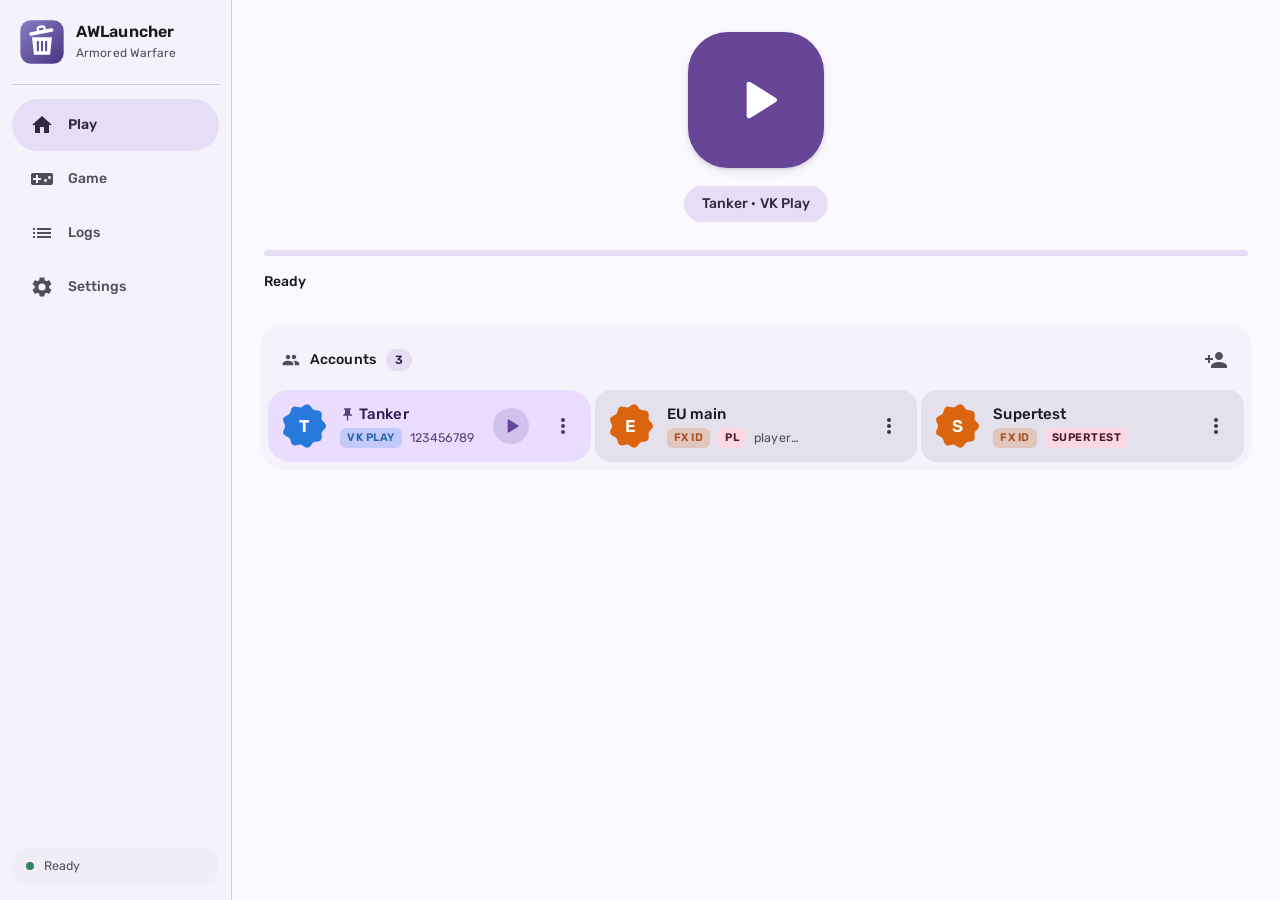
==== commit 5dcba969: "Add a setting to keep the launcher open after the game starts Co-Authored-By: Claude Opus 5.5 <norep" ====
--- a/internal/gui/ui/index.html
+++ b/internal/gui/ui/index.html
@@ -138,6 +138,16 @@
             <button data-mode="off">Off</button><button data-mode="on">On</button>
           </div>
         </div>
+        <div class="list-item">
+          <svg class="icon lead"><use href="#i-history"/></svg>
+          <div class="list-text">
+            <div class="list-title">Keep patch backups</div>
+            <div class="list-sub">VK Play patches save the files they replace to -gup-\awlauncher-cache until the next update. When off, they are deleted as soon as a patch is installed.</div>
+          </div>
+          <div class="segmented" id="backups-mode" role="group" aria-label="Keep patch backups">
+            <button data-mode="off">Off</button><button data-mode="on">On</button>
+          </div>
+        </div>
       </div>
     </section>
 
@@ -165,6 +175,24 @@
             <button data-mode="window">Window</button>
             <button data-mode="tray">Tray</button>
           </div>
+        </div>
+        <div class="list-item">
+          <svg class="icon lead"><use href="#i-game"/></svg>
+          <div class="list-text">
+            <div class="list-title">Hide after the game starts</div>
+            <div class="list-sub">The launcher goes to the notification area when the game starts. When off, its window stays open.</div>
+          </div>
+          <div class="segmented" id="hide-mode" role="group" aria-label="Hide after the game starts">
+            <button data-mode="off">Off</button><button data-mode="on">On</button>
+          </div>
+        </div>
+        <div class="list-item">
+          <svg class="icon lead"><use href="#i-logout"/></svg>
+          <div class="list-text">
+            <div class="list-title">Exit AWLauncher</div>
+            <div class="list-sub">Close the launcher completely</div>
+          </div>
+          <button class="btn text" id="app-exit">Exit</button>
         </div>
       </div>
 
@@ -183,9 +211,9 @@
           <svg class="icon lead"><use href="#i-palette"/></svg>
           <div class="list-text">
             <div class="list-title">Color</div>
-            <input type="range" class="hue-slider" id="hue-slider" min="0" max="359" step="1" aria-label="Hue">
-          </div>
-          <div class="swatches" id="swatches"></div>
+            <div class="list-sub" id="palette-name"></div>
+          </div>
+          <div class="palettes" id="palettes"></div>
         </div>
         <div class="list-item">
           <svg class="icon lead"><use href="#i-globe"/></svg>
@@ -265,7 +293,9 @@
   <symbol id="i-mail" viewBox="0 0 24 24"><path d="M20 4H4a2 2 0 0 0-2 2v12c0 1.1.9 2 2 2h16a2 2 0 0 0 2-2V6a2 2 0 0 0-2-2zm0 4-8 5-8-5V6l8 5 8-5v2z"/></symbol>
   <symbol id="i-close" viewBox="0 0 24 24"><path d="M19 6.41 17.59 5 12 10.59 6.41 5 5 6.41 10.59 12 5 17.59 6.41 19 12 13.41 17.59 19 19 17.59 13.41 12z"/></symbol>
   <symbol id="i-power" viewBox="0 0 24 24"><path d="M13 3h-2v10h2V3zm4.83 2.17-1.42 1.42A6.92 6.92 0 0 1 19 12c0 3.87-3.13 7-7 7a7 7 0 0 1-4.42-12.42L6.17 5.17A8.93 8.93 0 0 0 3 12a9 9 0 0 0 18 0c0-2.74-1.23-5.18-3.17-6.83z"/></symbol>
-  <symbol id="i-pause" viewBox="0 0 24 24"><path d="M6 19h4V5H6v14zm8-14v14h4V5h-4z"/></symbol>
+  <symbol id="i-history" viewBox="0 0 24 24"><path d="M13 3a9 9 0 0 0-9 9H1l3.89 3.89.07.14L9 12H6c0-3.87 3.13-7 7-7s7 3.13 7 7-3.13 7-7 7c-1.93 0-3.68-.79-4.94-2.06l-1.42 1.42A8.954 8.954 0 0 0 13 21a9 9 0 0 0 0-18zm-1 5v5l4.28 2.54.72-1.21-3.5-2.08V8H12z"/></symbol>
+  <symbol id="i-logout"viewBox="0 0 24 24"><path d="m17 7-1.41 1.41L18.17 11H8v2h10.17l-2.58 2.58L17 17l5-5zM4 5h8V3H4c-1.1 0-2 .9-2 2v14c0 1.1.9 2 2 2h8v-2H4V5z"/></symbol>
+  <symbol id="i-pause"viewBox="0 0 24 24"><path d="M6 19h4V5H6v14zm8-14v14h4V5h-4z"/></symbol>
   <symbol id="i-update" viewBox="0 0 24 24"><path d="M21 10.12h-6.78l2.74-2.82c-2.73-2.7-7.15-2.8-9.88-.1a6.88 6.88 0 0 0 0 9.79 7.02 7.02 0 0 0 9.88 0C18.32 15.65 19 14.08 19 12.1h2c0 1.98-.88 4.55-2.64 6.29-3.51 3.48-9.21 3.48-12.72 0-3.5-3.47-3.53-9.11-.02-12.58a8.99 8.99 0 0 1 12.65 0L21 3v7.12zM12.5 8v4.25l3.5 2.08-.72 1.21L11 13V8h1.5z"/></symbol>
   <symbol id="i-chevron" viewBox="0 0 24 24"><path d="M10 6 8.59 7.41 13.17 12l-4.58 4.59L10 18l6-6z"/></symbol>
 </svg>
--- a/internal/gui/ui/css/tokens.css
+++ b/internal/gui/ui/css/tokens.css
@@ -30,28 +30,32 @@
 
 :root {
   --h: 300;
-  --h3: calc(var(--h) + 60);
+  --h2: 300;
+  --h3: 0;
+  --pc: 1;
+  --sc: 1;
+  --nc: 1;
   color-scheme: light;
-  --primary: oklch(0.47 0.13 var(--h));
+  --primary: oklch(0.47 calc(0.13 * var(--pc)) var(--h));
   --on-primary: #fff;
-  --primary-container: oklch(0.92 0.055 var(--h));
-  --on-primary-container: oklch(0.29 0.1 var(--h));
-  --secondary-container: oklch(0.915 0.035 var(--h));
-  --on-secondary-container: oklch(0.3 0.045 var(--h));
-  --tertiary-container: oklch(0.92 0.05 var(--h3));
-  --on-tertiary-container: oklch(0.3 0.08 var(--h3));
-  --surface: oklch(0.985 0.008 var(--h));
+  --primary-container: oklch(0.92 calc(0.055 * var(--pc)) var(--h));
+  --on-primary-container: oklch(0.29 calc(0.1 * var(--pc)) var(--h));
+  --secondary-container: oklch(0.915 calc(0.035 * var(--sc)) var(--h2));
+  --on-secondary-container: oklch(0.3 calc(0.045 * var(--sc)) var(--h2));
+  --tertiary-container: oklch(0.92 calc(0.05 * var(--pc)) var(--h3));
+  --on-tertiary-container: oklch(0.3 calc(0.08 * var(--pc)) var(--h3));
+  --surface: oklch(0.985 calc(0.008 * var(--nc)) var(--h));
   --surface-container-lowest: #fff;
-  --surface-container-low: oklch(0.965 0.011 var(--h));
-  --surface-container: oklch(0.95 0.013 var(--h));
-  --surface-container-high: oklch(0.935 0.014 var(--h));
-  --surface-container-highest: oklch(0.915 0.015 var(--h));
-  --on-surface: oklch(0.22 0.012 var(--h));
-  --on-surface-variant: oklch(0.43 0.02 var(--h));
-  --outline: oklch(0.6 0.02 var(--h));
-  --outline-variant: oklch(0.86 0.015 var(--h));
-  --inverse-surface: oklch(0.3 0.012 var(--h));
-  --inverse-on-surface: oklch(0.95 0.01 var(--h));
+  --surface-container-low: oklch(0.965 calc(0.011 * var(--nc)) var(--h));
+  --surface-container: oklch(0.95 calc(0.013 * var(--nc)) var(--h));
+  --surface-container-high: oklch(0.935 calc(0.014 * var(--nc)) var(--h));
+  --surface-container-highest: oklch(0.915 calc(0.015 * var(--nc)) var(--h));
+  --on-surface: oklch(0.22 calc(0.012 * var(--nc)) var(--h));
+  --on-surface-variant: oklch(0.43 calc(0.02 * var(--nc)) var(--h));
+  --outline: oklch(0.6 calc(0.02 * var(--nc)) var(--h));
+  --outline-variant: oklch(0.86 calc(0.015 * var(--nc)) var(--h));
+  --inverse-surface: oklch(0.3 calc(0.012 * var(--nc)) var(--h));
+  --inverse-on-surface: oklch(0.95 calc(0.01 * var(--nc)) var(--h));
   --error: #ba1a1a;
   --on-error: #fff;
   --error-container: #ffdad6;
@@ -59,7 +63,7 @@
   --good: oklch(0.55 0.1 160);
   --vk: oklch(0.58 0.17 256);
   --fx: oklch(0.64 0.17 48);
-  --inverse-primary: oklch(0.82 0.095 var(--h));
+  --inverse-primary: oklch(0.82 calc(0.095 * var(--pc)) var(--h));
   --inverse-error: #ffb4ab;
   --scrim: rgb(0 0 0 / 0.32);
   --shadow: 0 1px 3px rgb(0 0 0 / 0.14), 0 4px 10px rgb(0 0 0 / 0.08);
@@ -68,26 +72,26 @@
 :root[data-theme="dark"],
 :root:not([data-theme="light"]).system-dark {
   color-scheme: dark;
-  --primary: oklch(0.82 0.095 var(--h));
-  --on-primary: oklch(0.3 0.1 var(--h));
-  --primary-container: oklch(0.39 0.11 var(--h));
-  --on-primary-container: oklch(0.92 0.05 var(--h));
-  --secondary-container: oklch(0.37 0.045 var(--h));
-  --on-secondary-container: oklch(0.9 0.03 var(--h));
-  --tertiary-container: oklch(0.39 0.08 var(--h3));
-  --on-tertiary-container: oklch(0.92 0.05 var(--h3));
-  --surface: oklch(0.175 0.01 var(--h));
-  --surface-container-lowest: oklch(0.15 0.01 var(--h));
-  --surface-container-low: oklch(0.2 0.012 var(--h));
-  --surface-container: oklch(0.22 0.013 var(--h));
-  --surface-container-high: oklch(0.255 0.014 var(--h));
-  --surface-container-highest: oklch(0.29 0.015 var(--h));
-  --on-surface: oklch(0.92 0.01 var(--h));
-  --on-surface-variant: oklch(0.8 0.02 var(--h));
-  --outline: oklch(0.62 0.02 var(--h));
-  --outline-variant: oklch(0.38 0.02 var(--h));
-  --inverse-surface: oklch(0.92 0.01 var(--h));
-  --inverse-on-surface: oklch(0.3 0.012 var(--h));
+  --primary: oklch(0.82 calc(0.095 * var(--pc)) var(--h));
+  --on-primary: oklch(0.3 calc(0.1 * var(--pc)) var(--h));
+  --primary-container: oklch(0.39 calc(0.11 * var(--pc)) var(--h));
+  --on-primary-container: oklch(0.92 calc(0.05 * var(--pc)) var(--h));
+  --secondary-container: oklch(0.37 calc(0.045 * var(--sc)) var(--h2));
+  --on-secondary-container: oklch(0.9 calc(0.03 * var(--sc)) var(--h2));
+  --tertiary-container: oklch(0.39 calc(0.08 * var(--pc)) var(--h3));
+  --on-tertiary-container: oklch(0.92 calc(0.05 * var(--pc)) var(--h3));
+  --surface: oklch(0.175 calc(0.01 * var(--nc)) var(--h));
+  --surface-container-lowest: oklch(0.15 calc(0.01 * var(--nc)) var(--h));
+  --surface-container-low: oklch(0.2 calc(0.012 * var(--nc)) var(--h));
+  --surface-container: oklch(0.22 calc(0.013 * var(--nc)) var(--h));
+  --surface-container-high: oklch(0.255 calc(0.014 * var(--nc)) var(--h));
+  --surface-container-highest: oklch(0.29 calc(0.015 * var(--nc)) var(--h));
+  --on-surface: oklch(0.92 calc(0.01 * var(--nc)) var(--h));
+  --on-surface-variant: oklch(0.8 calc(0.02 * var(--nc)) var(--h));
+  --outline: oklch(0.62 calc(0.02 * var(--nc)) var(--h));
+  --outline-variant: oklch(0.38 calc(0.02 * var(--nc)) var(--h));
+  --inverse-surface: oklch(0.92 calc(0.01 * var(--nc)) var(--h));
+  --inverse-on-surface: oklch(0.3 calc(0.012 * var(--nc)) var(--h));
   --error: #ffb4ab;
   --on-error: #690005;
   --error-container: #93000a;
@@ -95,7 +99,7 @@
   --good: oklch(0.78 0.1 160);
   --vk: oklch(0.72 0.13 256);
   --fx: oklch(0.78 0.13 55);
-  --inverse-primary: oklch(0.47 0.13 var(--h));
+  --inverse-primary: oklch(0.47 calc(0.13 * var(--pc)) var(--h));
   --inverse-error: #ba1a1a;
   --scrim: rgb(0 0 0 / 0.5);
   --shadow: 0 1px 3px rgb(0 0 0 / 0.4), 0 4px 12px rgb(0 0 0 / 0.3);
--- a/internal/gui/ui/css/base.css
+++ b/internal/gui/ui/css/base.css
@@ -20,16 +20,16 @@
 .icon.sm { width: 18px; height: 18px; }
 .icon.lg { width: 36px; height: 36px; }
 
-:is(.state, .btn, .icon-btn, .segmented button, .nav-item, .menu button, .option, .choice, .tile, .tile-play, .toast-close) {
+:is(.state, .btn, .icon-btn, .segmented button, .nav-item, .menu button, .option, .choice, .tile, .tile-play, .toast-close, .style-choice, .palette-add, .palette-remove) {
   position: relative; overflow: hidden;
 }
-:is(.state, .btn, .icon-btn, .segmented button, .nav-item, .menu button, .option, .choice, .tile, .tile-play, .toast-close)::after {
+:is(.state, .btn, .icon-btn, .segmented button, .nav-item, .menu button, .option, .choice, .tile, .tile-play, .toast-close, .style-choice, .palette-add, .palette-remove)::after {
   content: ""; position: absolute; inset: 0; background: currentColor; opacity: 0; pointer-events: none; border-radius: inherit;
   transition: opacity var(--effects-time) var(--effects);
 }
-:is(.state, .btn, .icon-btn, .segmented button, .nav-item, .menu button, .option, .choice, .tile, .tile-play, .toast-close):hover::after { opacity: 0.08; }
-:is(.state, .btn, .icon-btn, .segmented button, .nav-item, .menu button, .option, .choice, .tile, .tile-play, .toast-close):is(:focus-visible, :active)::after { opacity: 0.1; }
-:is(.state, .btn, .icon-btn, .segmented button, .nav-item, .menu button, .option, .choice, .tile, .tile-play, .toast-close):disabled::after { opacity: 0; }
+:is(.state, .btn, .icon-btn, .segmented button, .nav-item, .menu button, .option, .choice, .tile, .tile-play, .toast-close, .style-choice, .palette-add, .palette-remove):hover::after { opacity: 0.08; }
+:is(.state, .btn, .icon-btn, .segmented button, .nav-item, .menu button, .option, .choice, .tile, .tile-play, .toast-close, .style-choice, .palette-add, .palette-remove):is(:focus-visible, :active)::after { opacity: 0.1; }
+:is(.state, .btn, .icon-btn, .segmented button, .nav-item, .menu button, .option, .choice, .tile, .tile-play, .toast-close, .style-choice, .palette-add, .palette-remove):disabled::after { opacity: 0; }
 
 :is(.page, .log, .dialog-body)::-webkit-scrollbar { width: 10px; }
 :is(.page, .log, .dialog-body)::-webkit-scrollbar-thumb {
--- a/internal/gui/ui/css/components.css
+++ b/internal/gui/ui/css/components.css
@@ -188,13 +188,75 @@
 .task-bar { position: relative; height: 10px; }
 .task-bar::before {
   content: ""; position: absolute; top: 3px; right: 0; left: calc(var(--p, 0) * 1% + 6px); height: 4px; border-radius: 2px;
-  background: var(--secondary-container);
+  background: var(--secondary-container); transition: left 0.26s linear;
 }
 .task-bar i {
-  position: absolute; left: 0; top: 0; bottom: 0; width: calc(var(--p, 0) * 1%); background: var(--primary);
+  position: absolute; left: 0; top: 0; bottom: 0; width: calc(var(--p, 0) * 1%); background: var(--primary); transition: width 0.26s linear;
   -webkit-mask: url("data:image/svg+xml,%3Csvg xmlns='http://www.w3.org/2000/svg' width='20' height='10'%3E%3Cpath d='M-1 5Q4.5 1.5 10 5T21 5' fill='none' stroke='%23000' stroke-width='3' stroke-linecap='round'/%3E%3C/svg%3E") 0 50% / 20px 10px repeat-x;
   mask: url("data:image/svg+xml,%3Csvg xmlns='http://www.w3.org/2000/svg' width='20' height='10'%3E%3Cpath d='M-1 5Q4.5 1.5 10 5T21 5' fill='none' stroke='%23000' stroke-width='3' stroke-linecap='round'/%3E%3C/svg%3E") 0 50% / 20px 10px repeat-x;
   animation: task-wave 1s linear infinite;
 }
 .paused .task-bar i { animation: none; }
+.task-bar.reset i, .task-bar.reset::before { transition: none; }
 @keyframes task-wave { to { -webkit-mask-position: 20px 50%; mask-position: 20px 50%; } }
+
+.list-item:has(> .palettes) { flex-wrap: wrap; row-gap: 12px; }
+.list-item:has(> .palettes) .list-text { flex: 1 1 200px; }
+.palettes { display: flex; flex-wrap: wrap; justify-content: flex-end; gap: 10px; max-width: 332px; margin-left: auto; }
+.palette {
+  position: relative; width: 44px; height: 44px; flex: none; border-radius: 50%; display: grid; place-items: center;
+  background: conic-gradient(
+    oklch(0.62 calc(0.15 * var(--pc)) var(--h)) 0 90deg,
+    oklch(0.74 calc(0.11 * var(--pc)) var(--h3)) 90deg 180deg,
+    oklch(0.82 calc(0.07 * var(--sc)) var(--h2)) 180deg 270deg,
+    oklch(0.62 calc(0.15 * var(--pc)) var(--h)) 270deg);
+  box-shadow: 0 0 0 0 transparent;
+  transition: transform var(--motion-fast) var(--spring), box-shadow var(--effects-time) var(--effects), border-radius var(--motion-fast) var(--spring);
+}
+.palette::before {
+  content: ""; position: absolute; width: 22px; height: 22px; border-radius: 50%; background: oklch(0.45 calc(0.13 * var(--pc)) var(--h));
+  transform: scale(0); transition: transform var(--motion-fast) var(--spring);
+}
+.palette .icon { position: relative; width: 16px; height: 16px; color: #fff; opacity: 0; transition: opacity var(--effects-time) var(--effects); }
+.palette:hover { transform: scale(1.06); }
+.palette:active { transform: scale(0.9); border-radius: 30%; }
+.palette.on { box-shadow: 0 0 0 3px var(--surface-container-low), 0 0 0 5px var(--primary); }
+.palette.on::before { transform: none; }
+.palette.on .icon { opacity: 1; }
+.palette-custom { position: relative; }
+.palette-remove {
+  position: absolute; top: -4px; right: -4px; width: 20px; height: 20px; border-radius: 50%; display: grid; place-items: center;
+  background: var(--inverse-surface); color: var(--inverse-on-surface); opacity: 0; transform: scale(0.6);
+  transition: opacity var(--effects-time) var(--effects), transform var(--motion-fast) var(--spring);
+}
+.palette-remove .icon { width: 14px; height: 14px; }
+.palette-custom:hover .palette-remove, .palette-remove:focus-visible { opacity: 1; transform: none; }
+.palette-add {
+  width: 44px; height: 44px; flex: none; border-radius: 50%; display: grid; place-items: center;
+  border: 2px dashed var(--outline); color: var(--on-surface-variant);
+  transition: border-radius var(--motion-fast) var(--spring), color var(--effects-time) var(--effects), border-color var(--effects-time) var(--effects);
+}
+.palette-add:hover { color: var(--primary); border-color: var(--primary); }
+.palette-add:active { border-radius: var(--shape-md); }
+.palette.big { width: 96px; height: 96px; align-self: center; margin-bottom: 6px; cursor: default; }
+.palette.big:hover, .palette.big:active { transform: none; border-radius: 50%; }
+.palette.mini { width: 36px; height: 36px; pointer-events: none; }
+.editor-label { font-size: 12px; font-weight: 600; letter-spacing: 0.4px; color: var(--on-surface-variant); margin-bottom: -6px; }
+.styles { display: grid; grid-template-columns: repeat(3, 1fr); gap: 8px; }
+.style-choice {
+  display: flex; flex-direction: column; align-items: center; gap: 6px; padding: 12px 6px 10px; border-radius: var(--shape-lg);
+  background: var(--surface-container-highest); color: var(--on-surface); font-size: 12.5px; font-weight: 500;
+  transition: border-radius var(--motion-fast) var(--spring), background var(--effects-time) var(--effects), color var(--effects-time) var(--effects);
+}
+.style-choice:active { border-radius: var(--shape-sm); }
+.style-choice.on { background: var(--primary-container); color: var(--on-primary-container); border-radius: var(--shape-lg-plus); }
+.hue-slider {
+  -webkit-appearance: none; appearance: none; display: block; width: 100%; height: 16px; margin: 4px 0;
+  border-radius: 8px; background: var(--hue-track); cursor: pointer; outline: none;
+}
+.hue-slider::-webkit-slider-thumb {
+  -webkit-appearance: none; appearance: none; width: 26px; height: 26px; border-radius: 50%; background: oklch(0.6 0.14 var(--h));
+  border: 3px solid #fff; box-shadow: 0 1px 4px rgb(0 0 0 / 0.4); transition: transform var(--motion-fast) var(--spring);
+}
+.hue-slider:active::-webkit-slider-thumb { transform: scale(1.2); }
+.hue-slider:focus-visible::-webkit-slider-thumb { box-shadow: 0 0 0 3px var(--primary); }
--- a/internal/gui/ui/css/layout.css
+++ b/internal/gui/ui/css/layout.css
@@ -7,18 +7,18 @@
 }
 .brand { display: flex; align-items: center; gap: 12px; padding: 4px 8px; }
 .brand-logo { width: 44px; height: 44px; flex: none; overflow: visible; }
-.brand-logo-gradient-top { stop-color: oklch(0.63 0.11 calc(var(--h) - 8)); }
-.brand-logo-gradient-bottom { stop-color: oklch(0.39 0.12 calc(var(--h) - 8)); }
+.brand-logo-gradient-top { stop-color: oklch(0.63 calc(0.11 * var(--pc)) calc(var(--h) - 8)); }
+.brand-logo-gradient-bottom { stop-color: oklch(0.39 calc(0.12 * var(--pc)) calc(var(--h) - 8)); }
 .brand-logo-tile { fill: url(#brand-logo-gradient); }
 .brand-logo-bin { fill: #fff; transform-origin: 32px 25px; animation: brand-hop 22s ease-in-out infinite; }
-.brand-logo-slats { fill: none; stroke: oklch(0.48 0.12 calc(var(--h) - 8)); stroke-width: 3; stroke-linecap: round; }
+.brand-logo-slats { fill: none; stroke: oklch(0.48 calc(0.12 * var(--pc)) calc(var(--h) - 8)); stroke-width: 3; stroke-linecap: round; }
 .brand-logo-lid { fill: none; stroke: #fff; stroke-linecap: round; stroke-linejoin: round; transform-origin: 16px 20px; animation: brand-lid 22s ease-in-out infinite; }
 .brand-logo-handle { stroke-width: 3.4; }
 .brand-logo-rim { stroke-width: 5.2; }
 :root[data-theme="dark"] .brand-logo-gradient-top,
-:root:not([data-theme="light"]).system-dark .brand-logo-gradient-top { stop-color: oklch(0.55 0.13 calc(var(--h) - 8)); }
+:root:not([data-theme="light"]).system-dark .brand-logo-gradient-top { stop-color: oklch(0.55 calc(0.13 * var(--pc)) calc(var(--h) - 8)); }
 :root[data-theme="dark"] .brand-logo-gradient-bottom,
-:root:not([data-theme="light"]).system-dark .brand-logo-gradient-bottom { stop-color: oklch(0.36 0.13 calc(var(--h) - 8)); }
+:root:not([data-theme="light"]).system-dark .brand-logo-gradient-bottom { stop-color: oklch(0.36 calc(0.13 * var(--pc)) calc(var(--h) - 8)); }
 @keyframes brand-lid {
   0%, 84%, 92%, 100% { transform: rotate(0); }
   86% { transform: rotate(-14deg); }
@@ -168,24 +168,6 @@
 .log .err { color: var(--error); }
 .log .head { color: var(--primary); font-weight: 600; }
 
-.swatches { display: flex; gap: 10px; }
-.swatch {
-  width: 36px; height: 36px; border-radius: 50%; display: grid; place-items: center; background: oklch(0.6 0.14 var(--sh)); color: #fff;
-  box-shadow: inset 0 0 0 2px transparent; transition: transform var(--motion-fast) var(--spring), box-shadow var(--effects-time) var(--effects);
-}
-.swatch:hover { transform: scale(1.08); }
-.swatch:active { transform: scale(0.92); }
-.swatch .icon { width: 20px; height: 20px; opacity: 0; transition: opacity var(--effects-time) var(--effects); }
-.swatch.on { box-shadow: 0 0 0 3px var(--surface-container-low), 0 0 0 5px oklch(0.6 0.14 var(--sh)); }
-.swatch.on .icon { opacity: 1; }
-.hue-slider { -webkit-appearance: none; appearance: none; display: block; width: 100%; max-width: 360px; height: 14px; margin: 10px 0 2px; border-radius: 7px; background: var(--hue-track); cursor: pointer; outline: none; }
-.hue-slider::-webkit-slider-thumb {
-  -webkit-appearance: none; appearance: none; width: 22px; height: 22px; border-radius: 50%; background: oklch(0.6 0.14 var(--h));
-  border: 3px solid #fff; box-shadow: 0 1px 4px rgb(0 0 0 / 0.4); transition: transform var(--motion-fast) var(--spring);
-}
-.hue-slider:active::-webkit-slider-thumb { transform: scale(1.2); }
-.hue-slider:focus-visible::-webkit-slider-thumb { box-shadow: 0 0 0 3px var(--primary); }
-
 @media (max-width: 900px) {
   .task { grid-template-columns: minmax(0, 1fr) 70px auto; }
 }
